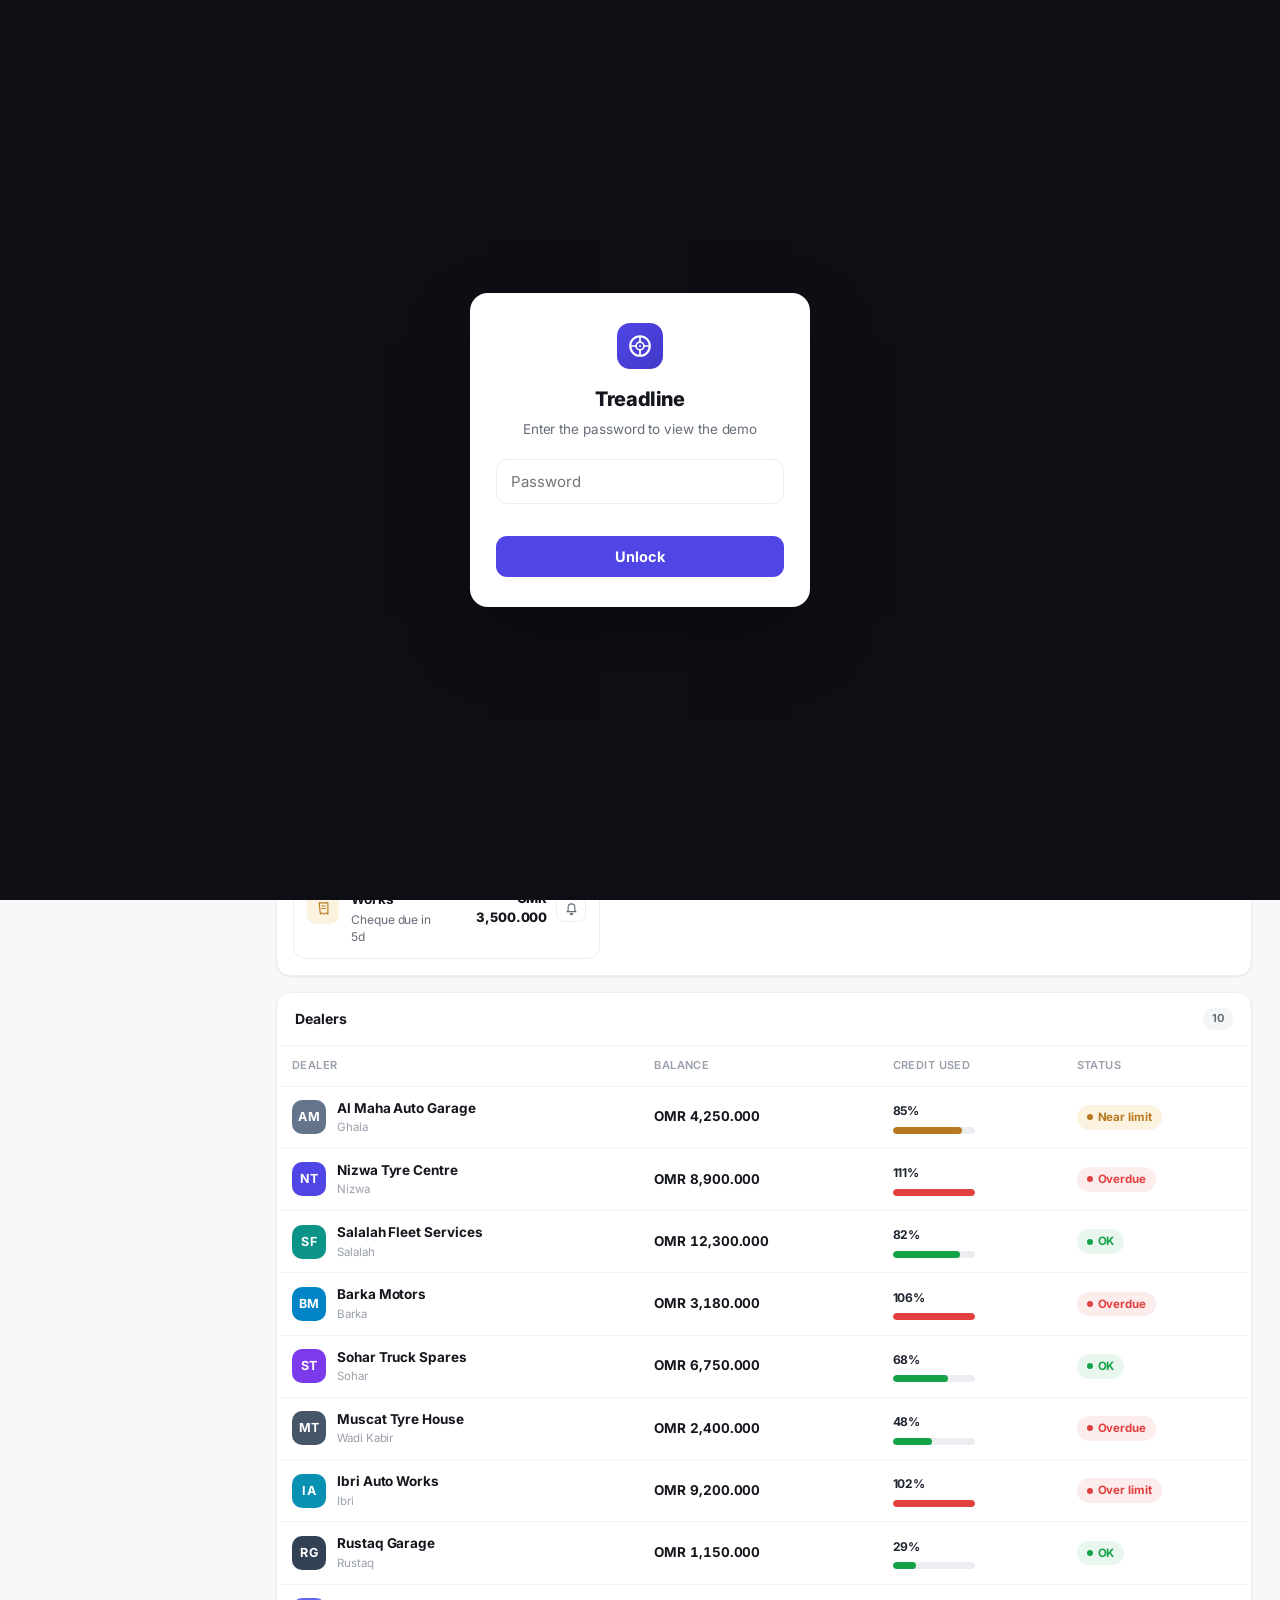
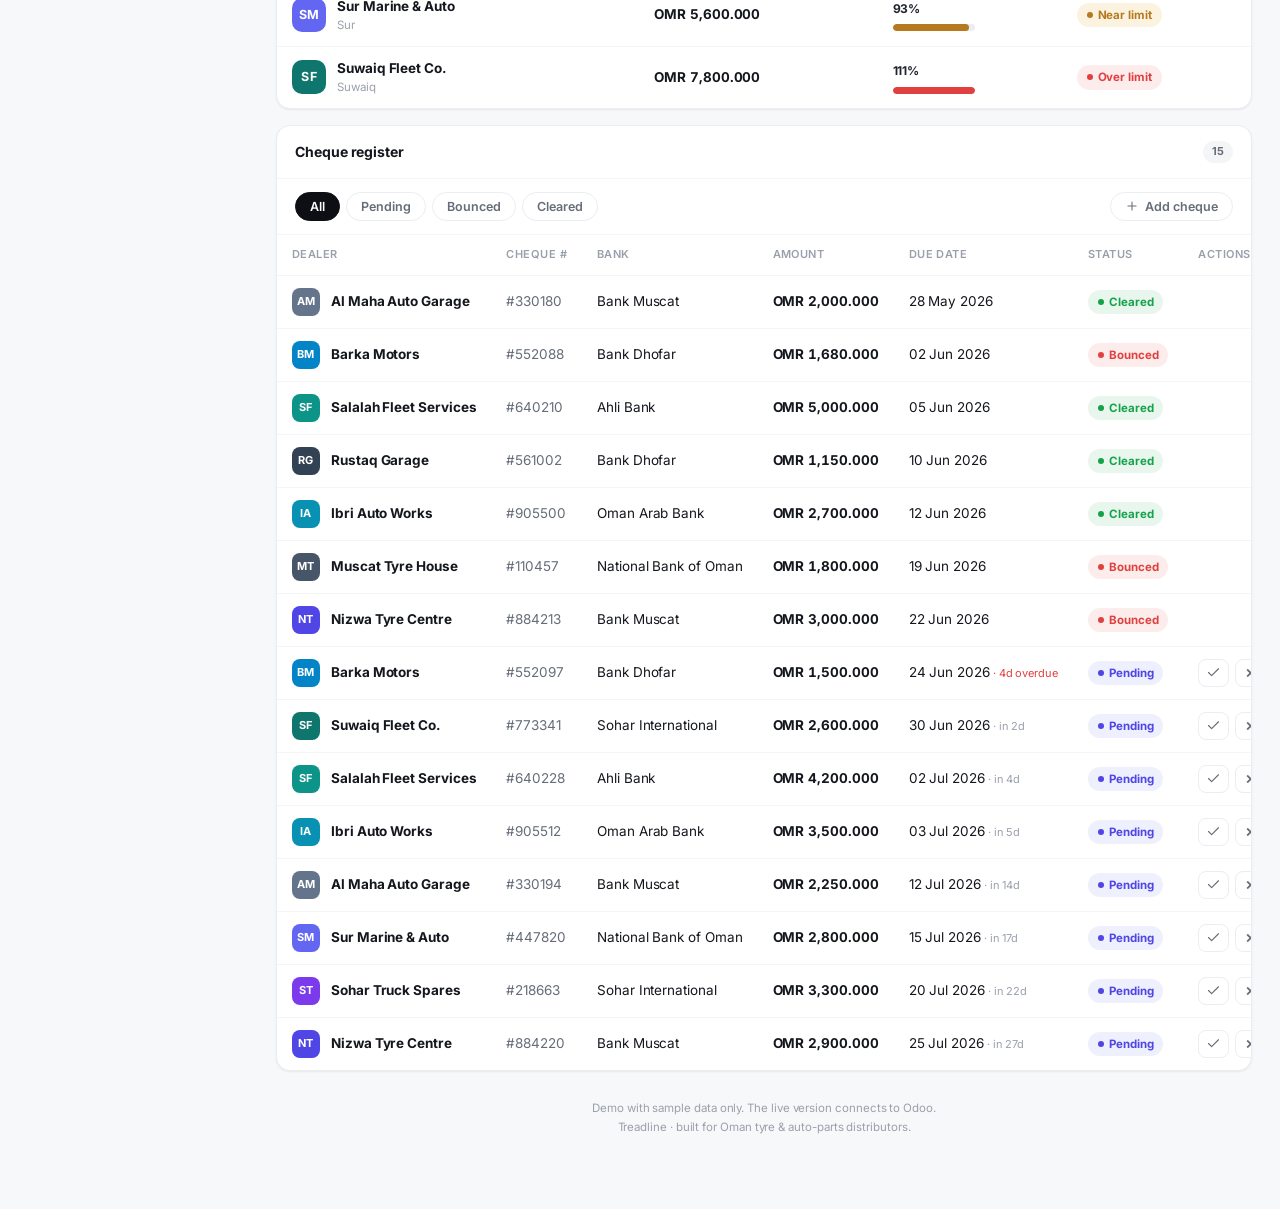
==== treadline-demo.html @ 63dc2bd9 "Dashboard layout: full-width Credit exposure band + Alerts as card grid (out of the cramped right ra" ====
<!doctype html>
<html lang="en" dir="ltr">
<head>
<meta charset="utf-8" />
<meta name="viewport" content="width=device-width, initial-scale=1" />
<title>Treadline — Cheque &amp; Credit Tracker (Demo)</title>
<link rel="preconnect" href="https://fonts.googleapis.com">
<link rel="preconnect" href="https://fonts.gstatic.com" crossorigin>
<link href="https://fonts.googleapis.com/css2?family=Inter:wght@400;500;600;700;800&display=swap" rel="stylesheet">
<style>
  :root{
    --ink:#0d0f14; --ink-2:#1f2430; --txt:#14171d; --muted:#666d79; --faint:#9aa0ab;
    --line:#ecedf1; --line-2:#f4f5f7; --bg:#f7f8fa; --card:#ffffff;
    --brand:#4f46e5; --brand-2:#6366f1; --brand-ink:#4338ca; --brand-bg:#eef0fe;
    --ok:#15a34a; --ok-bg:#e9f6ee; --warn:#b7791f; --warn-bg:#fbf3e0;
    --bad:#e0413f; --bad-bg:#fdecec; --info:#4f46e5; --info-bg:#eef0fe;
    --sh-sm:0 1px 1.5px rgba(16,18,24,.04);
    --sh:0 1px 2px rgba(16,18,24,.04),0 1px 3px rgba(16,18,24,.03);
    --sh-lg:0 18px 48px -16px rgba(16,18,24,.22);
    --r:14px;
  }
  *{box-sizing:border-box}
  html,body{height:100%}
  body{margin:0;background:var(--bg);color:var(--txt);
    font-family:"Inter",-apple-system,BlinkMacSystemFont,"Segoe UI",Roboto,"Noto Sans Arabic",sans-serif;
    -webkit-font-smoothing:antialiased;font-size:14px;line-height:1.45;letter-spacing:-.005em}
  .num{font-variant-numeric:tabular-nums;font-feature-settings:"tnum"}

  /* ---- app shell ---- */
  .app{display:grid;grid-template-columns:248px 1fr;min-height:100vh}
  .side{background:var(--card);border-inline-end:1px solid var(--line);color:var(--muted);display:flex;flex-direction:column;
    padding:20px 14px;position:sticky;top:0;height:100vh}
  .brand{display:flex;align-items:center;gap:11px;padding:6px 8px 22px}
  .brand .mark{width:32px;height:32px;border-radius:9px;background:var(--ink);
    display:grid;place-items:center;color:#fff}
  .brand .nm{font-weight:800;font-size:17px;color:var(--txt);letter-spacing:-.02em}
  .nav{display:flex;flex-direction:column;gap:2px;margin-top:6px}
  .nav a{display:flex;align-items:center;gap:11px;padding:9px 11px;border-radius:9px;color:var(--muted);
    text-decoration:none;font-weight:600;font-size:13.5px;cursor:pointer;transition:.12s}
  .nav a:hover{background:var(--bg);color:var(--txt)}
  .nav a.on{background:var(--brand-bg);color:var(--brand-ink)}
  .nav a.on svg{color:var(--brand)}
  .nav svg{width:18px;height:18px;color:var(--faint)}
  .side .grow{flex:1}
  .side .demo{display:flex;align-items:center;gap:8px;background:var(--warn-bg);border:1px solid #f3e3bf;
    color:var(--warn);border-radius:9px;padding:9px 11px;font-size:11px;font-weight:700;letter-spacing:.03em;text-transform:uppercase}
  .side .who{margin-top:12px;padding:11px;border-radius:9px;background:var(--bg);border:1px solid var(--line);font-size:12px;color:var(--muted);line-height:1.5}
  .side .who b{color:var(--txt);display:block;font-size:13px;font-weight:700}

  /* ---- main ---- */
  .main{min-width:0;display:flex;flex-direction:column}
  .top{display:flex;align-items:center;gap:14px;padding:18px 28px;border-bottom:1px solid var(--line);
    background:rgba(255,255,255,.7);backdrop-filter:saturate(1.5) blur(6px);position:sticky;top:0;z-index:20}
  .top h1{font-size:17px;margin:0;font-weight:800;letter-spacing:-.02em}
  .top .sub{font-size:12.5px;color:var(--muted);margin-top:1px}
  .top .grow{flex:1}
  .top .date{color:var(--muted);font-size:12.5px;font-weight:500}
  .toggle{display:flex;border:1px solid var(--line);border-radius:10px;overflow:hidden;background:#fff;box-shadow:var(--sh-sm)}
  .toggle button{border:0;background:#fff;padding:8px 13px;font-weight:700;cursor:pointer;color:var(--muted);font-size:13px;font-family:inherit}
  .toggle button.on{background:var(--ink);color:#fff}
  .homelink{font-size:12.5px;color:var(--brand-ink);font-weight:700;text-decoration:none;border:1px solid #e2e4fb;background:#f4f5fe;border-radius:10px;padding:8px 12px;white-space:nowrap}
  .content{padding:24px 28px 60px;max-width:1280px;width:100%}

  /* ---- kpis ---- */
  .kpis{display:grid;grid-template-columns:repeat(4,1fr);gap:16px;margin-bottom:18px}
  .kpi{background:var(--card);border:1px solid var(--line);border-radius:var(--r);padding:16px 18px;box-shadow:var(--sh);position:relative;overflow:hidden}
  .kpi .row1{display:flex;align-items:center;gap:8px;padding-inline-end:62px}
  .kpi .ic{width:30px;height:30px;border-radius:9px;display:grid;place-items:center;flex:none}
  .kpi .ic svg{width:16px;height:16px}
  .kpi .label{color:var(--muted);font-size:12.5px;font-weight:600}
  .kpi .val{font-size:21px;font-weight:800;margin-top:11px;letter-spacing:-.03em;white-space:nowrap}
  .kpi .sub{font-size:12px;color:var(--faint);margin-top:3px;font-weight:500}
  .kpi .spark{position:absolute;inset-inline-end:14px;top:16px;opacity:.9}
  .ic.teal{background:var(--brand-bg,#e6f6f5);color:var(--brand-ink)}
  .ic.red{background:var(--bad-bg);color:var(--bad)} .ic.amber{background:var(--warn-bg);color:var(--warn)}
  .ic.blue{background:var(--info-bg);color:var(--info)}
  .kpi.bad .val{color:var(--bad)} .kpi.amber .val{color:var(--warn)}

  /* ---- grid ---- */
  .cols{display:grid;grid-template-columns:1.74fr 1fr;gap:16px;align-items:start}
  .card{background:var(--card);border:1px solid var(--line);border-radius:var(--r);box-shadow:var(--sh);overflow:hidden}
  .ch{display:flex;align-items:center;gap:9px;padding:15px 18px;border-bottom:1px solid var(--line-2)}
  .ch h2{font-size:14px;margin:0;font-weight:700}
  .ch .count{margin-inline-start:auto;font-size:11px;color:var(--muted);font-weight:700;background:var(--line-2);padding:3px 9px;border-radius:999px}

  /* ---- table ---- */
  table{width:100%;border-collapse:collapse}
  th,td{text-align:start;padding:12px 15px;font-size:13.5px;border-bottom:1px solid var(--line-2);white-space:nowrap}
  th{color:var(--faint);font-weight:600;font-size:11px;text-transform:uppercase;letter-spacing:.04em}
  tbody tr{cursor:pointer;transition:background .12s}
  tbody tr:last-child td{border-bottom:0}
  tbody tr:hover{background:#fafbfd}
  td.num{font-weight:700}
  .who2{display:flex;align-items:center;gap:11px}
  .av{width:34px;height:34px;border-radius:10px;display:grid;place-items:center;color:#fff;font-weight:700;font-size:12.5px;flex:none;letter-spacing:.02em}
  .who2 .nm{font-weight:700} .who2 .br{font-size:11.5px;color:var(--faint);margin-top:1px}
  .chip{display:inline-flex;align-items:center;gap:5px;font-size:11.5px;font-weight:700;padding:4px 10px;border-radius:999px;white-space:nowrap}
  .chip::before{content:"";width:6px;height:6px;border-radius:50%;background:currentColor}
  .c-ok{background:var(--ok-bg);color:var(--ok)} .c-warn{background:var(--warn-bg);color:var(--warn)}
  .c-bad{background:var(--bad-bg);color:var(--bad)} .c-info{background:var(--info-bg);color:var(--info)}
  .bar{height:7px;border-radius:999px;background:var(--line);overflow:hidden;margin-top:6px;width:82px}
  .bar>i{display:block;height:100%;border-radius:999px}
  .usage{font-size:12px;font-weight:700;color:var(--ink-2)}

  /* ---- exposure donut ---- */
  .expo{padding:18px;display:flex;align-items:center;gap:18px}
  .donut-wrap{position:relative;flex:none}
  .donut-c{position:absolute;inset:0;display:grid;place-content:center;text-align:center}
  .donut-c .p{font-size:21px;font-weight:800;letter-spacing:-.02em}
  .donut-c .l{font-size:10px;color:var(--muted);font-weight:600;text-transform:uppercase;letter-spacing:.04em}
  .expo .meta{flex:1;display:flex;flex-direction:row;gap:24px;flex-wrap:wrap;align-items:center;justify-content:space-between}
  .expo .mrow{display:flex;flex-direction:column;align-items:flex-start;gap:5px;font-size:13px}
  .expo .mrow .k{color:var(--muted);display:flex;align-items:center;gap:7px}
  .expo .mrow .k i{width:9px;height:9px;border-radius:3px;display:inline-block}
  .expo .mrow b{font-weight:800;font-size:18px;letter-spacing:-.02em}

  /* ---- alerts ---- */
  #alerts{display:grid;grid-template-columns:repeat(auto-fill,minmax(290px,1fr));gap:10px;padding:16px}
  .alert{display:flex;gap:12px;padding:12px 13px;border:1px solid var(--line);border-radius:12px;align-items:center;background:#fff}
  .alert .ab{width:32px;height:32px;border-radius:9px;display:grid;place-items:center;flex:none}
  .alert .ab svg{width:15px;height:15px}
  .alert .t{font-weight:700;font-size:13.5px} .alert .d{color:var(--muted);font-size:12px;margin-top:1px}
  .alert .amt{margin-inline-start:auto;font-weight:800;font-size:13px;text-align:end}

  /* ---- filters ---- */
  .filters{display:flex;gap:6px;padding:13px 18px 13px;border-bottom:1px solid var(--line-2);flex-wrap:wrap}
  .filters button{border:1px solid var(--line);background:#fff;border-radius:999px;padding:6px 14px;font-size:12.5px;font-weight:600;cursor:pointer;color:var(--muted);font-family:inherit;transition:.12s}
  .filters button:hover{border-color:#d7dee8}
  .filters button.on{background:var(--ink);color:#fff;border-color:var(--ink)}

  /* ---- drawer ---- */
  .scrim{position:fixed;inset:0;background:rgba(11,18,32,.5);opacity:0;pointer-events:none;transition:.22s;z-index:40}
  .scrim.show{opacity:1;pointer-events:auto}
  .drawer{position:fixed;top:0;inset-inline-end:0;height:100%;width:430px;max-width:93vw;background:#fff;z-index:50;
    transform:translateX(110%);transition:transform .28s cubic-bezier(.4,0,.2,1);box-shadow:var(--sh-lg);overflow-y:auto}
  [dir=rtl] .drawer{transform:translateX(-110%)}
  .drawer.show{transform:translateX(0)}
  .dh{padding:22px 22px 18px;border-bottom:1px solid var(--line);display:flex;align-items:flex-start;gap:13px}
  .dh .x{margin-inline-start:auto;border:0;background:var(--line-2);border-radius:9px;width:32px;height:32px;cursor:pointer;font-size:15px;color:var(--ink-2);font-family:inherit}
  .dh h3{margin:0 0 4px;font-size:18px;font-weight:800}
  .dh .m{color:var(--muted);font-size:12.5px;display:flex;align-items:center;gap:9px}
  .dsec{padding:16px 22px;border-bottom:1px solid var(--line-2)}
  .dsec .lbl{font-size:11px;color:var(--faint);font-weight:700;text-transform:uppercase;letter-spacing:.04em;margin-bottom:11px}
  .age{display:grid;grid-template-columns:repeat(4,1fr);gap:9px;text-align:center}
  .age .b{background:var(--bg);border:1px solid var(--line);border-radius:11px;padding:11px 4px}
  .age .a-v{font-weight:800;font-size:15px} .age .a-l{font-size:10px;color:var(--muted);margin-top:3px}
  .age .hot{background:var(--bad-bg);border-color:#f6cccc} .age .hot .a-v{color:var(--bad)}
  .minirow{display:flex;justify-content:space-between;gap:10px;padding:10px 0;border-bottom:1px dashed var(--line);font-size:13px;align-items:center}
  .minirow:last-child{border-bottom:0}
  .foot{color:var(--faint);font-size:11.5px;text-align:center;margin-top:28px;line-height:1.7}

  @media(max-width:980px){.cols{grid-template-columns:1fr}.kpis{grid-template-columns:repeat(2,1fr)}}
  @media(max-width:720px){
    .app{grid-template-columns:1fr}
    .side{position:static;height:auto;flex-direction:row;align-items:center;padding:12px 16px;gap:10px}
    .side .nav,.side .grow,.side .who{display:none}
    .side .demo{margin-inline-start:auto}
    .content{padding:18px 16px 50px}.top{padding:14px 16px}
  }
  @media(max-width:640px){
    .top{flex-wrap:wrap;gap:9px}
    table thead{display:none}
    table tbody tr{display:block;border:1px solid var(--line);border-radius:12px;margin:10px 14px;padding:2px 0;box-shadow:var(--sh-sm)}
    table tbody tr td{display:flex;align-items:center;justify-content:space-between;gap:14px;border:0;padding:9px 14px;white-space:normal;text-align:start}
    table tbody tr td::before{content:attr(data-label);color:var(--faint);font-weight:700;font-size:10.5px;text-transform:uppercase;letter-spacing:.03em;flex:none}
    table tbody tr td:first-child{padding:12px 14px 6px}
    table tbody tr td:first-child::before{display:none}
    .bar{width:130px}
    .drawer{width:100%;max-width:100%}
  }
  /* ---- lifecycle: actions, modal, toast ---- */
  .acts{display:flex;gap:6px;justify-content:flex-end}
  .actbtn{border:1px solid var(--line);background:#fff;border-radius:8px;min-width:30px;height:28px;display:inline-grid;place-items:center;cursor:pointer;font-size:13px;font-weight:700;color:var(--muted);font-family:inherit;padding:0 7px;transition:.12s}
  .actbtn svg{width:15px;height:15px}
  .actbtn:hover{border-color:#cfd8e3}
  .actbtn.ok:hover{background:var(--ok-bg);color:var(--ok);border-color:transparent}
  .actbtn.bad:hover{background:var(--bad-bg);color:var(--bad);border-color:transparent}
  .actbtn.info:hover{background:var(--info-bg);color:var(--info);border-color:transparent}
  .addbtn{margin-inline-start:auto;border:0;background:var(--ink);color:#fff;border-radius:9px;padding:7px 13px;font-weight:700;font-size:12.5px;cursor:pointer;font-family:inherit;display:inline-flex;align-items:center;gap:6px}
  .addbtn svg{width:14px;height:14px}
  .blocked{display:flex;align-items:center;gap:10px;background:var(--bad-bg);color:#b91c1c;border:1px solid #f6cccc;border-radius:12px;padding:12px 14px;font-size:12.5px}
  .blocked svg{width:18px;height:18px;flex:none}
  .mscrim{position:fixed;inset:0;background:rgba(11,18,32,.5);opacity:0;pointer-events:none;transition:.2s;z-index:60;display:grid;place-items:center;padding:20px}
  .mscrim.show{opacity:1;pointer-events:auto}
  .modal{background:#fff;border-radius:18px;box-shadow:var(--sh-lg);width:430px;max-width:94vw;max-height:90vh;overflow:auto;transform:translateY(8px) scale(.98);transition:.2s}
  .mscrim.show .modal{transform:none}
  .mh{padding:18px 20px;border-bottom:1px solid var(--line-2);display:flex;align-items:center;gap:10px}
  .mh h3{margin:0;font-size:16px;font-weight:800}
  .mh .x{margin-inline-start:auto;border:0;background:var(--line-2);border-radius:8px;width:30px;height:30px;cursor:pointer;font-family:inherit;color:var(--ink-2);font-size:14px}
  .mb{padding:18px 20px}
  .fld{margin-bottom:13px}
  .fld label{display:block;font-size:12px;font-weight:700;color:var(--muted);margin-bottom:6px}
  .fld input,.fld select{width:100%;border:1px solid var(--line);border-radius:10px;padding:10px 12px;font-size:14px;font-family:inherit;background:#fff;color:var(--txt)}
  .fld input:focus,.fld select:focus{outline:none;border-color:var(--brand);box-shadow:0 0 0 3px rgba(14,165,164,.14)}
  .photo{width:100%;border:1px dashed #cbd5e1;background:var(--bg);border-radius:11px;padding:12px;font-size:12.5px;color:var(--ink-2);cursor:pointer;display:flex;align-items:center;gap:10px;margin-bottom:15px;font-family:inherit;font-weight:600}
  .photo svg{width:18px;height:18px;color:var(--brand-ink);flex:none}
  .mactions{display:flex;gap:9px;margin-top:4px}
  .btn{flex:1;border:0;border-radius:10px;padding:11px;font-weight:700;font-size:13.5px;cursor:pointer;font-family:inherit}
  .btn.primary{background:var(--brand);color:#fff}
  .btn.ghost{background:var(--line-2);color:var(--ink-2)}
  .wa{background:#dff2e2;border-radius:14px;padding:6px}
  .wabar{display:flex;align-items:center;gap:9px;padding:8px 10px;color:#075e54;font-weight:700;font-size:13px}
  .wabar svg{width:18px;height:18px}
  .wabubble{background:#fff;border-radius:12px;padding:12px 14px;margin:2px 4px 6px;font-size:13px;line-height:1.65;box-shadow:0 1px 1px rgba(0,0,0,.07);white-space:pre-line}
  .watime{font-size:10px;color:#9aa7b6;text-align:end;margin-top:6px}
  .toast{position:fixed;inset-block-end:26px;inset-inline:0;margin-inline:auto;width:max-content;max-width:90vw;background:var(--ink);color:#fff;padding:12px 18px;border-radius:12px;font-size:13px;font-weight:600;box-shadow:var(--sh-lg);z-index:70;opacity:0;transform:translateY(10px);transition:.2s;pointer-events:none;display:flex;align-items:center;gap:9px}
  .toast.show{opacity:1;transform:none}
  .toast svg{width:16px;height:16px;flex:none}
</style>
</head>
<body>
<script>
(function(){try{if(localStorage.getItem("tl_ok")==="1")return;}catch(e){}
var H="923f691f3e24dfee676c1313c5346ff91bba58e737f2fe0d4b9c5a41af5e43c0",d=document;
function mk(t,s,x){var n=d.createElement(t);if(s)n.setAttribute("style",s);if(x!=null)n.textContent=x;return n;}
var ov=mk("div","position:fixed;inset:0;z-index:99999;background:#0d0f14;display:flex;align-items:center;justify-content:center;font-family:Inter,-apple-system,BlinkMacSystemFont,'Segoe UI',Roboto,'Noto Sans Arabic',sans-serif;padding:20px");
var c=mk("div","background:#fff;border-radius:18px;padding:30px 26px;width:340px;max-width:92vw;box-shadow:0 30px 70px -20px rgba(0,0,0,.5);text-align:center");
var lg=mk("div","width:46px;height:46px;border-radius:13px;background:linear-gradient(135deg,#4f46e5,#4338ca);margin:0 auto 16px;display:flex;align-items:center;justify-content:center");(function(){var N2="http://www.w3.org/2000/svg";function s(t,a){var n=d.createElementNS(N2,t);for(var k in a)n.setAttribute(k,a[k]);return n;}var g=s("svg",{viewBox:"0 0 24 24",fill:"none",width:"26",height:"26"});[["circle",{cx:12,cy:12,r:9,stroke:"#fff","stroke-width":"2"}],["circle",{cx:12,cy:12,r:3.6,stroke:"#fff","stroke-width":"1.6"}],["circle",{cx:12,cy:12,r:1,fill:"#fff"}],["path",{d:"M12 3.4V8.2M12 15.8V20.6M3.4 12H8.2M15.8 12H20.6",stroke:"#fff","stroke-width":"1.6","stroke-linecap":"round"}]].forEach(function(e){g.appendChild(s(e[0],e[1]));});lg.appendChild(g);})();
var h=mk("div","font-weight:800;font-size:20px;letter-spacing:-.02em;color:#14171d","Treadline");
var sub=mk("div","color:#666d79;font-size:13.5px;margin:6px 0 20px","Enter the password to view the demo");
var inp=mk("input","width:100%;border:1px solid #ecedf1;border-radius:11px;padding:12px 14px;font-size:15px;font-family:inherit;outline:none;box-sizing:border-box");inp.type="password";inp.placeholder="Password";inp.setAttribute("aria-label","Password");
var err=mk("div","color:#e0413f;font-size:12.5px;height:16px;margin:9px 0 3px;font-weight:600","");
var btn=mk("button","width:100%;border:0;border-radius:11px;padding:12px;background:#4f46e5;color:#fff;font-weight:700;font-size:14.5px;cursor:pointer;font-family:inherit;margin-top:4px","Unlock");btn.type="button";
function ok(){try{localStorage.setItem("tl_ok","1");}catch(e){}ov.remove();}
async function go(){try{var b=await crypto.subtle.digest("SHA-256",new TextEncoder().encode(inp.value));var x=Array.from(new Uint8Array(b)).map(function(z){return z.toString(16).padStart(2,"0");}).join("");if(x===H)ok();else{err.textContent="Wrong password";inp.value="";inp.focus();}}catch(e){err.textContent="Wrong password";}}
btn.addEventListener("click",go);inp.addEventListener("keydown",function(e){if(e.key==="Enter")go();});
c.appendChild(lg);c.appendChild(h);c.appendChild(sub);c.appendChild(inp);c.appendChild(err);c.appendChild(btn);ov.appendChild(c);
(d.body||d.documentElement).appendChild(ov);setTimeout(function(){inp.focus();},60);
})();
</script>
<div class="app">
  <!-- sidebar -->
  <aside class="side">
    <div class="brand"><span class="mark" id="brandMark"></span><span class="nm">Treadline</span></div>
    <nav class="nav" id="nav"></nav>
    <div class="grow"></div>
    <div class="demo" id="demoTag"></div>
    <div class="who" id="whoBox"></div>
  </aside>

  <!-- main -->
  <div class="main">
    <div class="top">
      <div>
        <h1 id="pageTitle"></h1>
        <div class="sub" id="pageSub"></div>
      </div>
      <div class="grow"></div>
      <a class="homelink" href="index.html" id="homeLink"></a>
      <span class="date" id="dateLbl"></span>
      <div class="toggle">
        <button id="enBtn" class="on" onclick="setLang('en')">EN</button>
        <button id="arBtn" onclick="setLang('ar')">ع</button>
      </div>
    </div>

    <div class="content">
      <div class="kpis" id="kpis"></div>

      <div class="card" id="exposureCard" style="margin-bottom:16px">
        <div class="ch"><h2 data-i18n="exposure"></h2></div>
        <div class="expo" id="expo"></div>
      </div>

      <div class="card" id="alertsCard" style="margin-bottom:16px">
        <div class="ch"><h2 data-i18n="alerts"></h2><span class="count" id="alertCount"></span></div>
        <div id="alerts"></div>
      </div>

      <div class="card" id="dealersCard">
        <div class="ch"><h2 data-i18n="dealers"></h2><span class="count" id="dealerCount"></span></div>
        <div style="overflow-x:auto">
          <table id="dealerTable"><thead><tr>
            <th data-i18n="dealer"></th><th data-i18n="balance"></th>
            <th data-i18n="usage"></th><th data-i18n="status"></th>
          </tr></thead><tbody></tbody></table>
        </div>
      </div>

      <div class="card" id="chequesCard" style="margin-top:16px">
        <div class="ch"><h2 data-i18n="register"></h2><span class="count" id="chqCount"></span></div>
        <div class="filters" id="filters"></div>
        <div style="overflow-x:auto">
          <table id="chqTable"><thead><tr>
            <th data-i18n="dealer"></th><th data-i18n="chequeNo"></th><th data-i18n="bank"></th>
            <th data-i18n="amount"></th><th data-i18n="due"></th><th data-i18n="status"></th><th data-i18n="actions"></th>
          </tr></thead><tbody></tbody></table>
        </div>
      </div>

      <p class="foot" id="foot"></p>
    </div>
  </div>
</div>

<div class="scrim" id="scrim" onclick="closeDrawer()"></div>
<aside class="drawer" id="drawer"></aside>
<div class="mscrim" id="mscrim" onclick="if(event.target===this)closeModal()"><div class="modal" id="modal"></div></div>
<div class="toast" id="toast"></div>

<script>
const NS="http://www.w3.org/2000/svg";
function el(tag,attrs,kids){
  const n=document.createElement(tag);
  if(attrs) for(const k in attrs){const v=attrs[k];if(v==null)continue;
    if(k==="class")n.className=v; else if(k==="text")n.textContent=v; else if(k==="style")n.setAttribute("style",v);
    else if(k.slice(0,2)==="on"&&typeof v==="function")n.addEventListener(k.slice(2),v); else n.setAttribute(k,v);}
  if(kids!=null)(Array.isArray(kids)?kids:[kids]).forEach(c=>{if(c==null||c===false)return;
    n.appendChild(typeof c==="object"?c:document.createTextNode(String(c)));});
  return n;
}
function sv(tag,attrs,kids){
  const n=document.createElementNS(NS,tag);
  if(attrs)for(const k in attrs){if(attrs[k]!=null)n.setAttribute(k,attrs[k]);}
  if(kids!=null)(Array.isArray(kids)?kids:[kids]).forEach(c=>{if(c)n.appendChild(c);});
  return n;
}
function clear(node){while(node.firstChild)node.removeChild(node.firstChild);}
function icon(name,cls){
  const P={
    dashboard:["M3 3h7v7H3zM14 3h7v7h-7zM14 14h7v7h-7zM3 14h7v7H3z"],
    dealers:["M9 11a3.5 3.5 0 100-7 3.5 3.5 0 000 7zM3 21a6 6 0 0112 0","M16 4a3.5 3.5 0 010 7M21 21a6 6 0 00-5-5.9"],
    cheque:["M5 3h14v18l-3-2-3 2-3-2-3 2zM9 8h6M9 12h6"],
    alert:["M12 22a2 2 0 002-2h-4a2 2 0 002 2z","M19 17H5l1.6-2V10a5.4 5.4 0 0110.8 0v5z"],
    wallet:["M3 7h16a2 2 0 012 2v8a2 2 0 01-2 2H5a2 2 0 01-2-2zM3 7V6a2 2 0 012-2h11","M17 13h.01"],
    warn:["M12 9v4M12 17h.01","M10.3 4.3 2.6 18a2 2 0 001.7 3h15.4a2 2 0 001.7-3L13.7 4.3a2 2 0 00-3.4 0z"],
    x:["M18 6 6 18M6 6l12 12"],
    check:["M20 6 9 17l-5-5"],
    camera:["M3 9a2 2 0 012-2h2l1.5-2h7L18 7h1a2 2 0 012 2v8a2 2 0 01-2 2H5a2 2 0 01-2-2z","M12 17a3.2 3.2 0 100-6.4 3.2 3.2 0 000 6.4z"],
    plus:["M12 5v14M5 12h14"],
    wa:["M21 11.5a8.5 8.5 0 01-12.6 7.5L3 21l2-5.4A8.5 8.5 0 1121 11.5z"],
    edit:["M12 20h9","M16.5 3.5a2.1 2.1 0 013 3L7 19l-4 1 1-4z"]
  };
  const g=sv("svg",{viewBox:"0 0 24 24",fill:"none",stroke:"currentColor","stroke-width":"1.8","stroke-linecap":"round","stroke-linejoin":"round"});
  (P[name]||[]).forEach(d=>g.appendChild(sv("path",{d})));
  if(cls)g.setAttribute("class",cls);
  return g;
}
function spark(vals,color){
  const w=64,h=24,mn=Math.min(...vals),mx=Math.max(...vals),rg=(mx-mn)||1;
  const pts=vals.map((v,i)=>[(i/(vals.length-1))*w, h-3-((v-mn)/rg)*(h-6)]);
  const d="M"+pts.map(p=>p[0].toFixed(1)+" "+p[1].toFixed(1)).join(" L");
  const area=d+` L${w} ${h} L0 ${h} Z`;
  const id="g"+color.replace(/\W/g,"");
  return sv("svg",{class:"spark",width:w,height:h,viewBox:`0 0 ${w} ${h}`},[
    sv("defs",null,[sv("linearGradient",{id,x1:"0",y1:"0",x2:"0",y2:"1"},[
      sv("stop",{offset:"0",["stop-color"]:color,["stop-opacity"]:".22"}),
      sv("stop",{offset:"1",["stop-color"]:color,["stop-opacity"]:"0"})])]),
    sv("path",{d:area,fill:`url(#${id})`}),
    sv("path",{d,fill:"none",stroke:color,["stroke-width"]:"2",["stroke-linecap"]:"round",["stroke-linejoin"]:"round"})
  ]);
}

const TODAY=new Date(2026,5,28);
const dealers=[
  {id:1, en:"Al Maha Auto Garage", ar:"كراج المها للسيارات", brEn:"Ghala", brAr:"غلا", bal:4250.000, lim:5000},
  {id:2, en:"Nizwa Tyre Centre", ar:"مركز نزوى للإطارات", brEn:"Nizwa", brAr:"نزوى", bal:8900.000, lim:8000},
  {id:3, en:"Salalah Fleet Services", ar:"خدمات أسطول صلالة", brEn:"Salalah", brAr:"صلالة", bal:12300.000, lim:15000},
  {id:4, en:"Barka Motors", ar:"بركاء موتورز", brEn:"Barka", brAr:"بركاء", bal:3180.000, lim:3000},
  {id:5, en:"Sohar Truck Spares", ar:"صحار لقطع الشاحنات", brEn:"Sohar", brAr:"صحار", bal:6750.000, lim:10000},
  {id:6, en:"Muscat Tyre House", ar:"بيت مسقط للإطارات", brEn:"Wadi Kabir", brAr:"وادي كبير", bal:2400.000, lim:5000},
  {id:7, en:"Ibri Auto Works", ar:"عبري لأعمال السيارات", brEn:"Ibri", brAr:"عبري", bal:9200.000, lim:9000},
  {id:8, en:"Rustaq Garage", ar:"كراج الرستاق", brEn:"Rustaq", brAr:"الرستاق", bal:1150.000, lim:4000},
  {id:9, en:"Sur Marine & Auto", ar:"صور للبحرية والسيارات", brEn:"Sur", brAr:"صور", bal:5600.000, lim:6000},
  {id:10,en:"Suwaiq Fleet Co.", ar:"شركة أسطول السويق", brEn:"Suwaiq", brAr:"السويق", bal:7800.000, lim:7000},
];
const avColors=["#64748b","#4f46e5","#0d9488","#0284c7","#7c3aed","#475569","#0891b2","#334155","#6366f1","#0f766e"];
const banks={bm:{en:"Bank Muscat",ar:"بنك مسقط"},nbo:{en:"National Bank of Oman",ar:"البنك الوطني العماني"},
  bd:{en:"Bank Dhofar",ar:"بنك ظفار"},si:{en:"Sohar International",ar:"صحار الدولي"},
  ab:{en:"Ahli Bank",ar:"البنك الأهلي"},oab:{en:"Oman Arab Bank",ar:"بنك عُمان العربي"}};
const cheques=[
  {dealer:2,no:"884213",bank:"bm",amt:3000.000,due:"2026-06-22",st:"bounced"},
  {dealer:6,no:"110457",bank:"nbo",amt:1800.000,due:"2026-06-19",st:"bounced"},
  {dealer:4,no:"552097",bank:"bd",amt:1500.000,due:"2026-06-24",st:"pending"},
  {dealer:10,no:"773341",bank:"si",amt:2600.000,due:"2026-06-30",st:"pending"},
  {dealer:3,no:"640228",bank:"ab",amt:4200.000,due:"2026-07-02",st:"pending"},
  {dealer:7,no:"905512",bank:"oab",amt:3500.000,due:"2026-07-03",st:"pending"},
  {dealer:1,no:"330194",bank:"bm",amt:2250.000,due:"2026-07-12",st:"pending"},
  {dealer:9,no:"447820",bank:"nbo",amt:2800.000,due:"2026-07-15",st:"pending"},
  {dealer:5,no:"218663",bank:"si",amt:3300.000,due:"2026-07-20",st:"pending"},
  {dealer:2,no:"884220",bank:"bm",amt:2900.000,due:"2026-07-25",st:"pending"},
  {dealer:8,no:"561002",bank:"bd",amt:1150.000,due:"2026-06-10",st:"cleared"},
  {dealer:3,no:"640210",bank:"ab",amt:5000.000,due:"2026-06-05",st:"cleared"},
  {dealer:1,no:"330180",bank:"bm",amt:2000.000,due:"2026-05-28",st:"cleared"},
  {dealer:7,no:"905500",bank:"oab",amt:2700.000,due:"2026-06-12",st:"cleared"},
  {dealer:4,no:"552088",bank:"bd",amt:1680.000,due:"2026-06-02",st:"bounced"},
];

const TXT={
 en:{demo:"Demo · sample data", date:"Sunday, 28 Jun 2026", title:"Cheque & Credit", sub:"Gulf Tyre Co. · tyre dealers", home:"↗ All demos",
  whoT:"Gulf Tyre Co.", whoS:"Tyre & auto-parts distributor · Oman",
  nDash:"Dashboard", nDealers:"Dealers", nCheques:"Cheques", nAlerts:"Alerts",
  dealers:"Dealers", dealer:"Dealer", branch:"Branch", balance:"Balance", usage:"Credit used",
  status:"Status", alerts:"Alerts", register:"Cheque register", chequeNo:"Cheque #", bank:"Bank",
  amount:"Amount", due:"Due date", exposure:"Credit exposure", used:"Used", available:"Available", ofLimit:"of limit",
  kReceiv:"Total receivables", kReceivSub:"across {n} dealers",
  kOver:"At-risk accounts", kOverSub:"{n} over limit / overdue",
  kDue:"Cheques due · 7 days", kBounced:"Bounced this month", kBouncedSub:"needs follow-up",
  ok:"OK", near:"Near limit", over:"Over limit", overdue:"Overdue",
  pending:"Pending", cleared:"Cleared", bounced:"Bounced",
  all:"All", aOver:"Over credit limit", aBounced:"Cheque bounced · #", aDue:"Cheque due in {n}d",
  ledger:"Open cheques", ageing:"Ageing of open cheques", current:"Current", d30:"1–30d", d60:"31–60d", d90:"60d+",
  creditLimit:"Credit limit", outstanding:"Outstanding", dueIn:"in {n}d", dueAgo:"{n}d overdue",
  actions:"", addCheque:"Add cheque", add:"Add", cancel:"Cancel", snap:"Scan a photo of the cheque (demo)",
  clear:"Mark cleared", bounce:"Mark bounced", remind:"Send reminder",
  fDealer:"Dealer", fBank:"Bank", fNo:"Cheque #", fAmount:"Amount (OMR)", fDue:"Due date",
  blockedT:"Credit blocked", blockedM:"Settle the overdue / bounced cheque before any new orders.",
  remTitle:"Payment reminder", remSend:"Send via WhatsApp",
  tCleared:"Cheque marked as cleared", tBounced:"Cheque bounced — dealer credit blocked", tAdded:"Cheque added to register", tSent:"Reminder sent (demo)",
  override:"Override", overrideT:"Override cheque status", overrideNote:"Manual override — use when the bank record differs from the system (e.g. a cheque cleared but still shows bounced).", overrode:"Status set to",
  overrideHold:"Override credit hold", holdOverridden:"Credit hold overridden", holdRestored:"Credit hold restored", holdOverriddenT:"Credit hold overridden", holdOverriddenM:"Manually approved by you — this dealer is treated as in good standing.", undo:"Undo override",
  remMsg:"🔔 Treadline reminder\n\nDear {dealer},\nYour cheque #{no} ({bank}) for {amt} is due on {date}.\nPlease ensure funds are available to clear it.\n\n— Gulf Tyre Co.",
  footA:"Demo with sample data only. The live version connects to Odoo.",
  footB:"Treadline · built for Oman tyre & auto-parts distributors."},
 ar:{demo:"عرض تجريبي · بيانات", date:"الأحد، ٢٨ يونيو ٢٠٢٦", title:"الشيكات والائتمان", sub:"شركة الخليج للإطارات · وكلاء الإطارات", home:"↗ كل العروض",
  whoT:"شركة الخليج للإطارات", whoS:"موزّع إطارات وقطع غيار · عُمان",
  nDash:"الرئيسية", nDealers:"الوكلاء", nCheques:"الشيكات", nAlerts:"التنبيهات",
  dealers:"الوكلاء", dealer:"الوكيل", branch:"الفرع", balance:"الرصيد", usage:"الائتمان المستخدم",
  status:"الحالة", alerts:"التنبيهات", register:"سجل الشيكات", chequeNo:"رقم الشيك", bank:"البنك",
  amount:"المبلغ", due:"تاريخ الاستحقاق", exposure:"الانكشاف الائتماني", used:"المستخدم", available:"المتاح", ofLimit:"من الحد",
  kReceiv:"إجمالي الذمم المدينة", kReceivSub:"عبر {n} وكيلاً",
  kOver:"حسابات معرّضة للخطر", kOverSub:"{n} تجاوز/متأخر",
  kDue:"شيكات مستحقة · ٧ أيام", kBounced:"شيكات مرتجعة هذا الشهر", kBouncedSub:"تحتاج متابعة",
  ok:"منتظم", near:"قريب من الحد", over:"تجاوز الحد", overdue:"متأخر",
  pending:"قيد الانتظار", cleared:"تم الصرف", bounced:"مرتجع",
  all:"الكل", aOver:"تجاوز حد الائتمان", aBounced:"شيك مرتجع · رقم ", aDue:"شيك مستحق خلال {n} يوم",
  ledger:"الشيكات المفتوحة", ageing:"أعمار الشيكات المفتوحة", current:"جاري", d30:"١–٣٠ يوم", d60:"٣١–٦٠ يوم", d90:"٦٠+ يوم",
  creditLimit:"حد الائتمان", outstanding:"المستحق", dueIn:"خلال {n} يوم", dueAgo:"متأخر {n} يوم",
  actions:"", addCheque:"إضافة شيك", add:"إضافة", cancel:"إلغاء", snap:"مسح صورة الشيك (تجريبي)",
  clear:"تعليم كمصروف", bounce:"تعليم كمرتجع", remind:"إرسال تذكير",
  fDealer:"الوكيل", fBank:"البنك", fNo:"رقم الشيك", fAmount:"المبلغ (ر.ع)", fDue:"تاريخ الاستحقاق",
  blockedT:"الائتمان محظور", blockedM:"سوِّ الشيك المتأخر/المرتجع قبل أي طلبات جديدة.",
  remTitle:"تذكير بالسداد", remSend:"إرسال عبر واتساب",
  tCleared:"تم تعليم الشيك كمصروف", tBounced:"شيك مرتجع — تم حظر ائتمان الوكيل", tAdded:"تمت إضافة الشيك", tSent:"تم إرسال التذكير (تجريبي)",
  override:"تجاوز", overrideT:"تجاوز حالة الشيك", overrideNote:"تجاوز يدوي — استخدمه عندما يختلف سجل البنك عن النظام (مثلاً شيك تم صرفه لكنه لا يزال يظهر مرتجعاً).", overrode:"تم ضبط الحالة إلى",
  overrideHold:"تجاوز إيقاف الائتمان", holdOverridden:"تم تجاوز إيقاف الائتمان", holdRestored:"تمت استعادة الإيقاف", holdOverriddenT:"تم تجاوز إيقاف الائتمان", holdOverriddenM:"تمت الموافقة يدوياً من قِبلك — يُعامَل هذا الوكيل كوضع جيد.", undo:"تراجع عن التجاوز",
  remMsg:"🔔 تذكير Treadline\n\nعزيزي {dealer},\nشيكك رقم {no} ({bank}) بقيمة {amt} يستحق بتاريخ {date}.\nيرجى توفير الرصيد لصرفه.\n\n— شركة الخليج للإطارات",
  footA:"عرض تجريبي ببيانات افتراضية فقط. النسخة الحية تتصل بنظام Odoo.",
  footB:"Treadline · مصمم لموزعي الإطارات وقطع الغيار في عُمان."}
};
let lang="en", filter="all", curDealer=null;
const t=(k)=>TXT[lang][k]||k;
const fmt=(n)=>"OMR "+n.toLocaleString(lang==="ar"?"ar-OM":"en-US",{minimumFractionDigits:3,maximumFractionDigits:3});
const fmt0=(n)=>n.toLocaleString(lang==="ar"?"ar-OM":"en-US",{maximumFractionDigits:0});
const days=(d)=>Math.round((new Date(d)-TODAY)/86400000);
const dl=(id)=>dealers.find(x=>x.id===id);
const dn=(id)=>dl(id)[lang];
const initials=(d)=>d.en.split(" ").slice(0,2).map(w=>w[0]).join("").toUpperCase();
function fmtDate(s){return new Date(s).toLocaleDateString(lang==="ar"?"ar-OM":"en-GB",{day:"2-digit",month:"short",year:"numeric"});}
function dealerStatus(d){
  if(d.creditOverride) return "override";
  const od=cheques.some(c=>c.dealer===d.id&&(c.st==="bounced"||(c.st==="pending"&&days(c.due)<0)));
  const u=d.bal/d.lim; if(od)return "overdue"; if(u>1)return "over"; if(u>=0.85)return "near"; return "ok";
}
const stChip={ok:"chip c-ok",near:"chip c-warn",over:"chip c-bad",overdue:"chip c-bad",override:"chip c-info"};
const chqChip={pending:"chip c-info",cleared:"chip c-ok",bounced:"chip c-bad"};

function render(){
  document.documentElement.lang=lang;
  document.documentElement.dir=lang==="ar"?"rtl":"ltr";
  document.getElementById("enBtn").classList.toggle("on",lang==="en");
  document.getElementById("arBtn").classList.toggle("on",lang==="ar");
  document.querySelectorAll("[data-i18n]").forEach(n=>n.textContent=t(n.dataset.i18n));

  // brand + chrome
  const bm=document.getElementById("brandMark"); clear(bm); bm.appendChild(sv("svg",{viewBox:"0 0 24 24",fill:"none",width:"18",height:"18"},[sv("circle",{cx:12,cy:12,r:9,stroke:"#fff","stroke-width":"2"}),sv("circle",{cx:12,cy:12,r:3.6,stroke:"#fff","stroke-width":"1.6"}),sv("circle",{cx:12,cy:12,r:1,fill:"#fff"}),sv("path",{d:"M12 3.4V8.2M12 15.8V20.6M3.4 12H8.2M15.8 12H20.6",stroke:"#fff","stroke-width":"1.6","stroke-linecap":"round"})]));
  document.getElementById("pageTitle").textContent=t("title");
  document.getElementById("pageSub").textContent=t("sub");
  document.getElementById("dateLbl").textContent=t("date");
  document.getElementById("homeLink").textContent=t("home");
  const dt=document.getElementById("demoTag"); clear(dt); dt.appendChild(icon("warn")); dt.firstChild.style.width="14px"; dt.firstChild.style.height="14px"; dt.appendChild(document.createTextNode(t("demo")));
  const who=document.getElementById("whoBox"); clear(who); who.appendChild(el("b",{text:t("whoT")})); who.appendChild(document.createTextNode(t("whoS")));

  // nav
  const nav=document.getElementById("nav"); clear(nav);
  [["dashboard","nDash","content",true],["dealers","nDealers","dealersCard"],["cheque","nCheques","chequesCard"],["alert","nAlerts","alertsCard"]]
    .forEach(([ic,key,target,on])=>{
      const a=el("a",{class:on?"on":"",onclick:()=>{document.getElementById(target).scrollIntoView({behavior:"smooth",block:"start"});}},[icon(ic),el("span",{text:t(key)})]);
      nav.appendChild(a);
    });

  // KPIs
  const totalRec=dealers.reduce((s,x)=>s+x.bal,0);
  const atRisk=dealers.filter(x=>["over","overdue"].includes(dealerStatus(x))).length;
  const dueSoon=cheques.filter(c=>c.st==="pending"&&days(c.due)>=0&&days(c.due)<=7);
  const bounced=cheques.filter(c=>c.st==="bounced");
  const kpi=(icn,icc,cls,label,val,sub,sk,skc)=>el("div",{class:"kpi "+cls},[
    spark(sk,skc),
    el("div",{class:"row1"},[el("div",{class:"ic "+icc},icon(icn)),el("div",{class:"label",text:label})]),
    el("div",{class:"val",text:val}), el("div",{class:"sub",text:sub})]);
  const kbox=document.getElementById("kpis"); clear(kbox);
  kbox.appendChild(kpi("wallet","teal","",t("kReceiv"),fmt(totalRec),t("kReceivSub").replace("{n}",fmt0(dealers.length)),[52,54,53,57,59,58,61.5],"#4f46e5"));
  kbox.appendChild(kpi("dealers","red","bad",t("kOver"),fmt0(atRisk),t("kOverSub").replace("{n}",fmt0(atRisk)),[2,3,3,4,4,5,5],"#e0413f"));
  kbox.appendChild(kpi("cheque","amber","amber",t("kDue"),fmt0(dueSoon.length),fmt(dueSoon.reduce((s,c)=>s+c.amt,0)),[1,2,2,1,3,2,3],"#b7791f"));
  kbox.appendChild(kpi("alert","red","bad",t("kBounced"),fmt0(bounced.length),t("kBouncedSub"),[0,1,1,2,1,2,3],"#e0413f"));

  // dealers
  document.getElementById("dealerCount").textContent=fmt0(dealers.length);
  const db=document.querySelector("#dealerTable tbody"); clear(db);
  dealers.forEach(d=>{
    const st=dealerStatus(d),u=d.bal/d.lim,pct=Math.round(u*100);
    const col=u>1?"var(--bad)":u>=.85?"var(--warn)":"var(--ok)";
    db.appendChild(el("tr",{onclick:()=>openDealer(d.id)},[
      el("td",{},[el("div",{class:"who2"},[
        el("div",{class:"av",style:"background:"+avColors[(d.id-1)%avColors.length],text:initials(d)}),
        el("div",{},[el("div",{class:"nm",text:d[lang]}),el("div",{class:"br",text:lang==="ar"?d.brAr:d.brEn})])
      ])]),
      el("td",{"data-label":t("balance"),class:"num",text:fmt(d.bal)}),
      el("td",{"data-label":t("usage")},[el("span",{class:"usage",text:pct+"%"}),el("div",{class:"bar"},[el("i",{style:`width:${Math.min(u,1)*100}%;background:${col}`})])]),
      el("td",{"data-label":t("status")},[el("span",{class:stChip[st],text:t(st)})])
    ]));
  });

  // exposure donut
  const totLim=dealers.reduce((s,x)=>s+x.lim,0);
  const usedPct=Math.round(totalRec/totLim*100);
  const R=52,C=2*Math.PI*R, dash=Math.min(usedPct/100,1)*C;
  const expo=document.getElementById("expo"); clear(expo);
  const donut=el("div",{class:"donut-wrap",style:"width:132px;height:132px"},[
    sv("svg",{width:"132",height:"132",viewBox:"0 0 132 132"},[
      sv("circle",{cx:"66",cy:"66",r:R,fill:"none",stroke:"#eaebf0","stroke-width":"14"}),
      sv("circle",{cx:"66",cy:"66",r:R,fill:"none",stroke:"#4f46e5","stroke-width":"14","stroke-linecap":"round",
        "stroke-dasharray":`${dash} ${C}`,transform:"rotate(-90 66 66)"})
    ]),
    el("div",{class:"donut-c"},[el("div",{class:"p",text:usedPct+"%"}),el("div",{class:"l",text:t("ofLimit")})])
  ]);
  const meta=el("div",{class:"meta"},[
    el("div",{class:"mrow"},[el("span",{class:"k"},[el("i",{style:"background:#4f46e5"}),document.createTextNode(t("used"))]),el("b",{text:fmt(totalRec)})]),
    el("div",{class:"mrow"},[el("span",{class:"k"},[el("i",{style:"background:#eaebf0"}),document.createTextNode(t("available"))]),el("b",{text:fmt(Math.max(totLim-totalRec,0))})]),
    el("div",{class:"mrow"},[el("span",{class:"k",text:t("creditLimit")}),el("b",{text:fmt(totLim)})])
  ]);
  expo.appendChild(donut); expo.appendChild(meta);

  // alerts
  const al=[];
  bounced.forEach(c=>al.push({ic:"alert",cc:"red",t:dn(c.dealer),d:t("aBounced")+c.no,amt:fmt(c.amt),chq:c}));
  dealers.filter(x=>x.bal/x.lim>1 && !x.creditOverride).forEach(x=>al.push({ic:"warn",cc:"red",t:x[lang],d:t("aOver"),amt:fmt(x.bal-x.lim)}));
  dueSoon.slice().sort((a,b)=>days(a.due)-days(b.due)).forEach(c=>al.push({ic:"cheque",cc:"amber",t:dn(c.dealer),d:t("aDue").replace("{n}",fmt0(days(c.due))),amt:fmt(c.amt),chq:c}));
  document.getElementById("alertCount").textContent=fmt0(al.length);
  const ab=document.getElementById("alerts"); clear(ab);
  al.forEach(a=>{
    const right=el("div",{style:"margin-inline-start:auto;display:flex;align-items:center;gap:9px"},[el("span",{class:"amt",style:"margin:0",text:a.amt})]);
    if(a.chq) right.appendChild(el("button",{class:"actbtn info",title:t("remind"),onclick:()=>openReminder(a.chq)},[icon("alert")]));
    ab.appendChild(el("div",{class:"alert"},[el("div",{class:"ab ic "+a.cc},icon(a.ic)),el("div",{},[el("div",{class:"t",text:a.t}),el("div",{class:"d",text:a.d})]),right]));
  });

  // filters + cheques
  const fb=document.getElementById("filters"); clear(fb);
  ["all","pending","bounced","cleared"].forEach(f=>fb.appendChild(el("button",{class:f===filter?"on":"",onclick:()=>setFilter(f),text:t(f)})));
  fb.appendChild(el("button",{class:"addbtn",onclick:openAddCheque},[icon("plus"),el("span",{text:t("addCheque")})]));
  const rows=cheques.filter(c=>filter==="all"||c.st===filter).slice().sort((a,b)=>new Date(a.due)-new Date(b.due));
  document.getElementById("chqCount").textContent=fmt0(rows.length);
  const cb=document.querySelector("#chqTable tbody"); clear(cb);
  rows.forEach(c=>{
    const dd=days(c.due); const dueCell=el("td",{"data-label":t("due")},[document.createTextNode(fmtDate(c.due))]);
    if(c.st==="pending") dueCell.appendChild(el("span",{style:`font-size:11px;color:${dd<0?"var(--bad)":"var(--faint)"}`,text:" · "+(dd<0?t("dueAgo").replace("{n}",fmt0(Math.abs(dd))):t("dueIn").replace("{n}",fmt0(dd)))}));
    const acts=el("div",{class:"acts"});
    if(c.st==="pending"){
      acts.appendChild(el("button",{class:"actbtn ok",title:t("clear"),onclick:(e)=>{e.stopPropagation();markCheque(c,"cleared");}},[icon("check")]));
      acts.appendChild(el("button",{class:"actbtn bad",title:t("bounce"),text:"✕",onclick:(e)=>{e.stopPropagation();markCheque(c,"bounced");}}));
      acts.appendChild(el("button",{class:"actbtn info",title:t("remind"),onclick:(e)=>{e.stopPropagation();openReminder(c);}},[icon("alert")]));
    } else if(c.st==="bounced"){
      acts.appendChild(el("button",{class:"actbtn info",title:t("remind"),onclick:(e)=>{e.stopPropagation();openReminder(c);}},[icon("alert")]));
    }
    acts.appendChild(el("button",{class:"actbtn",title:t("overrideT"),onclick:(e)=>{e.stopPropagation();openOverride(c);}},[icon("edit")]));
    cb.appendChild(el("tr",{onclick:()=>openDealer(c.dealer)},[
      el("td",{},[el("div",{class:"who2"},[el("div",{class:"av",style:"width:28px;height:28px;border-radius:8px;font-size:11px;background:"+avColors[(c.dealer-1)%avColors.length],text:initials(dl(c.dealer))}),el("span",{class:"nm",text:dn(c.dealer)})])]),
      el("td",{"data-label":t("chequeNo"),style:"color:var(--muted)",text:"#"+c.no}),
      el("td",{"data-label":t("bank"),text:banks[c.bank][lang]}),
      el("td",{"data-label":t("amount"),class:"num",text:fmt(c.amt)}),
      dueCell,
      el("td",{"data-label":t("status")},[el("span",{class:chqChip[c.st],text:t(c.st)})]),
      el("td",{},[acts])
    ]));
  });

  // foot
  const f=document.getElementById("foot"); clear(f);
  f.appendChild(document.createTextNode(t("footA"))); f.appendChild(document.createElement("br")); f.appendChild(document.createTextNode(t("footB")));
}
function setLang(l){lang=l;render();}
function setFilter(f){filter=f;render();}

function openDealer(id){
  curDealer=id;
  const d=dl(id);
  const open=cheques.filter(c=>c.dealer===id&&c.st!=="cleared");
  const age={cur:0,b30:0,b60:0,b90:0};
  open.forEach(c=>{const dd=days(c.due); if(dd>=0)age.cur+=c.amt; else if(dd>=-30)age.b30+=c.amt; else if(dd>=-60)age.b60+=c.amt; else age.b90+=c.amt;});
  const st=dealerStatus(d);
  const dr=document.getElementById("drawer"); clear(dr);
  dr.appendChild(el("div",{class:"dh"},[
    el("div",{class:"av",style:"width:46px;height:46px;border-radius:13px;font-size:16px;background:"+avColors[(d.id-1)%avColors.length],text:initials(d)}),
    el("div",{},[el("h3",{text:d[lang]}),el("div",{class:"m"},[(lang==="ar"?d.brAr:d.brEn)+" · ",el("span",{class:stChip[st],text:t(st)})])]),
    el("button",{class:"x",text:"✕",onclick:closeDrawer})
  ]));
  if(st==="over"||st==="overdue") dr.appendChild(el("div",{class:"dsec"},[el("div",{class:"blocked"},[icon("warn"),el("div",{style:"flex:1"},[el("b",{text:t("blockedT")}),el("div",{style:"margin-top:3px;color:#b91c1c",text:t("blockedM")}),el("button",{class:"btn ghost",style:"margin-top:11px;width:100%",onclick:()=>toggleHold(d),text:t("overrideHold")})])])]));
  else if(d.creditOverride) dr.appendChild(el("div",{class:"dsec"},[el("div",{class:"blocked",style:"background:var(--info-bg);border-color:#dfe1fb;color:var(--brand-ink)"},[icon("check"),el("div",{style:"flex:1"},[el("b",{text:t("holdOverriddenT")}),el("div",{style:"margin-top:3px",text:t("holdOverriddenM")}),el("button",{class:"btn ghost",style:"margin-top:11px;width:100%",onclick:()=>toggleHold(d),text:t("undo")})])])]));
  dr.appendChild(el("div",{class:"dsec"},[
    el("div",{class:"minirow"},[el("span",{style:"color:var(--muted)",text:t("outstanding")}),el("b",{class:"num",text:fmt(d.bal)})]),
    el("div",{class:"minirow"},[el("span",{style:"color:var(--muted)",text:t("creditLimit")}),el("b",{class:"num",text:fmt(d.lim)})])
  ]));
  dr.appendChild(el("div",{class:"dsec"},[el("div",{class:"lbl",text:t("ageing")}),
    el("div",{class:"age"},[
      el("div",{class:"b"},[el("div",{class:"a-v num",text:fmt0(age.cur)}),el("div",{class:"a-l",text:t("current")})]),
      el("div",{class:"b"+(age.b30?" hot":"")},[el("div",{class:"a-v num",text:fmt0(age.b30)}),el("div",{class:"a-l",text:t("d30")})]),
      el("div",{class:"b"+(age.b60?" hot":"")},[el("div",{class:"a-v num",text:fmt0(age.b60)}),el("div",{class:"a-l",text:t("d60")})]),
      el("div",{class:"b"+(age.b90?" hot":"")},[el("div",{class:"a-v num",text:fmt0(age.b90)}),el("div",{class:"a-l",text:t("d90")})])
    ])]));
  const led=el("div",{class:"dsec"},[el("div",{class:"lbl",text:t("ledger")})]);
  if(open.length) open.forEach(c=>{
    const dd=days(c.due);
    const tag=c.st==="bounced"?el("span",{class:"chip c-bad",text:t("bounced")}):dd<0?el("span",{class:"chip c-bad",text:t("dueAgo").replace("{n}",fmt0(Math.abs(dd)))}):el("span",{class:"chip c-info",text:t("dueIn").replace("{n}",fmt0(dd))});
    const right=[el("b",{class:"num",text:fmt(c.amt)}),tag];
    if(c.st==="pending"){
      right.push(el("button",{class:"actbtn ok",title:t("clear"),onclick:()=>markCheque(c,"cleared")},[icon("check")]));
      right.push(el("button",{class:"actbtn bad",title:t("bounce"),text:"✕",onclick:()=>markCheque(c,"bounced")}));
    }
    right.push(el("button",{class:"actbtn",title:t("overrideT"),onclick:()=>openOverride(c)},[icon("edit")]));
    led.appendChild(el("div",{class:"minirow"},[el("span",{text:"#"+c.no+" · "+banks[c.bank][lang]}),el("span",{style:"display:flex;gap:7px;align-items:center;flex-wrap:wrap;justify-content:flex-end"},right)]));
  }); else led.appendChild(el("div",{style:"color:var(--muted);font-size:13px",text:"—"}));
  dr.appendChild(led);
  dr.classList.add("show"); document.getElementById("scrim").classList.add("show");
}
function closeDrawer(){document.getElementById("drawer").classList.remove("show");document.getElementById("scrim").classList.remove("show");}

// ---- lifecycle actions ----
function openModal(node){const m=document.getElementById("modal");clear(m);m.appendChild(node);document.getElementById("mscrim").classList.add("show");}
function closeModal(){document.getElementById("mscrim").classList.remove("show");}
let toastT;
function toast(msg,kind){const tn=document.getElementById("toast");clear(tn);const ic=icon(kind==="bad"?"warn":"check");tn.appendChild(ic);tn.appendChild(document.createTextNode(msg));tn.classList.add("show");clearTimeout(toastT);toastT=setTimeout(()=>tn.classList.remove("show"),2800);}
function refreshAfter(){if(document.getElementById("drawer").classList.contains("show")&&curDealer!=null)openDealer(curDealer);}
function setCheque(c,status,override){c.st=status;if(override)c.overridden=true;render();refreshAfter();}
function markCheque(c,status){setCheque(c,status);toast(status==="bounced"?t("tBounced"):t("tCleared"),status==="bounced"?"bad":"ok");}
function openOverride(c){
  const opt=(st)=>el("button",{class:"btn "+(st===c.st?"primary":"ghost"),onclick:()=>{setCheque(c,st,true);closeModal();toast(t("overrode")+" "+t(st));},text:t(st)});
  openModal(el("div",{},[
    el("div",{class:"mh"},[el("h3",{text:t("overrideT")}),el("button",{class:"x",text:"✕",onclick:closeModal})]),
    el("div",{class:"mb"},[
      el("div",{style:"font-weight:700;font-size:14px",text:"#"+c.no+" · "+banks[c.bank][lang]}),
      el("div",{style:"color:var(--muted);font-size:12.5px;margin:3px 0 13px",text:dn(c.dealer)+" · "+fmt(c.amt)}),
      el("div",{style:"background:var(--warn-bg);border:1px solid #f3e3bf;color:var(--warn);border-radius:11px;padding:11px 13px;font-size:12.5px;margin-bottom:14px",text:t("overrideNote")}),
      el("div",{class:"mactions"},[opt("pending"),opt("cleared"),opt("bounced")])
    ])
  ]));
}
function toggleHold(d){d.creditOverride=!d.creditOverride;render();refreshAfter();toast(d.creditOverride?t("holdOverridden"):t("holdRestored"));}
function field(label,input){return el("div",{class:"fld"},[el("label",{text:label}),input]);}
function openAddCheque(){
  const selDealer=el("select",{},dealers.map(d=>el("option",{value:String(d.id),text:d[lang]})));
  const selBank=el("select",{},Object.keys(banks).map(k=>el("option",{value:k,text:banks[k][lang]})));
  const inNo=el("input",{type:"text",placeholder:"778451"});
  const inAmt=el("input",{type:"number",step:"0.001",placeholder:"2500.000"});
  const inDue=el("input",{type:"date",value:"2026-07-15"});
  const photo=el("button",{class:"photo",onclick:()=>{
    inNo.value="9"+Math.floor(10000+Math.random()*89999);
    inAmt.value=(Math.floor(15+Math.random()*46)*100).toFixed(3);
    inDue.value="2026-0"+(7+Math.floor(Math.random()*2))+"-"+String(5+Math.floor(Math.random()*20)).padStart(2,"0");
    selDealer.selectedIndex=Math.floor(Math.random()*dealers.length);
    selBank.selectedIndex=Math.floor(Math.random()*Object.keys(banks).length);
  }},[icon("camera"),el("span",{text:t("snap")})]);
  const submit=el("button",{class:"btn primary",text:t("add"),onclick:()=>{
    if(!inAmt.value||!inDue.value)return;
    cheques.push({dealer:Number(selDealer.value),no:inNo.value||("9"+Math.floor(10000+Math.random()*89999)),bank:selBank.value,amt:parseFloat(inAmt.value),due:inDue.value,st:"pending"});
    closeModal();render();toast(t("tAdded"),"ok");
  }});
  openModal(el("div",{},[
    el("div",{class:"mh"},[el("h3",{text:t("addCheque")}),el("button",{class:"x",text:"✕",onclick:closeModal})]),
    el("div",{class:"mb"},[photo,field(t("fDealer"),selDealer),field(t("fBank"),selBank),field(t("fNo"),inNo),field(t("fAmount"),inAmt),field(t("fDue"),inDue),
      el("div",{class:"mactions"},[el("button",{class:"btn ghost",text:t("cancel"),onclick:closeModal}),submit])])
  ]));
}
function openReminder(c){
  const d=dl(c.dealer);
  const msg=t("remMsg").replace("{dealer}",d[lang]).replace("{no}",c.no).replace("{bank}",banks[c.bank][lang]).replace("{amt}",fmt(c.amt)).replace("{date}",fmtDate(c.due));
  openModal(el("div",{},[
    el("div",{class:"mh"},[el("h3",{text:t("remTitle")}),el("button",{class:"x",text:"✕",onclick:closeModal})]),
    el("div",{class:"mb"},[
      el("div",{class:"wa"},[
        el("div",{class:"wabar"},[icon("wa"),el("span",{text:d[lang]})]),
        el("div",{class:"wabubble"},[document.createTextNode(msg),el("div",{class:"watime",text:"09:24"})])
      ]),
      el("div",{class:"mactions",style:"margin-top:15px"},[el("button",{class:"btn ghost",text:t("cancel"),onclick:closeModal}),el("button",{class:"btn primary",text:t("remSend"),onclick:()=>{closeModal();toast(t("tSent"),"ok");}})])
    ])
  ]));
}
render();
</script>
</body>
</html>
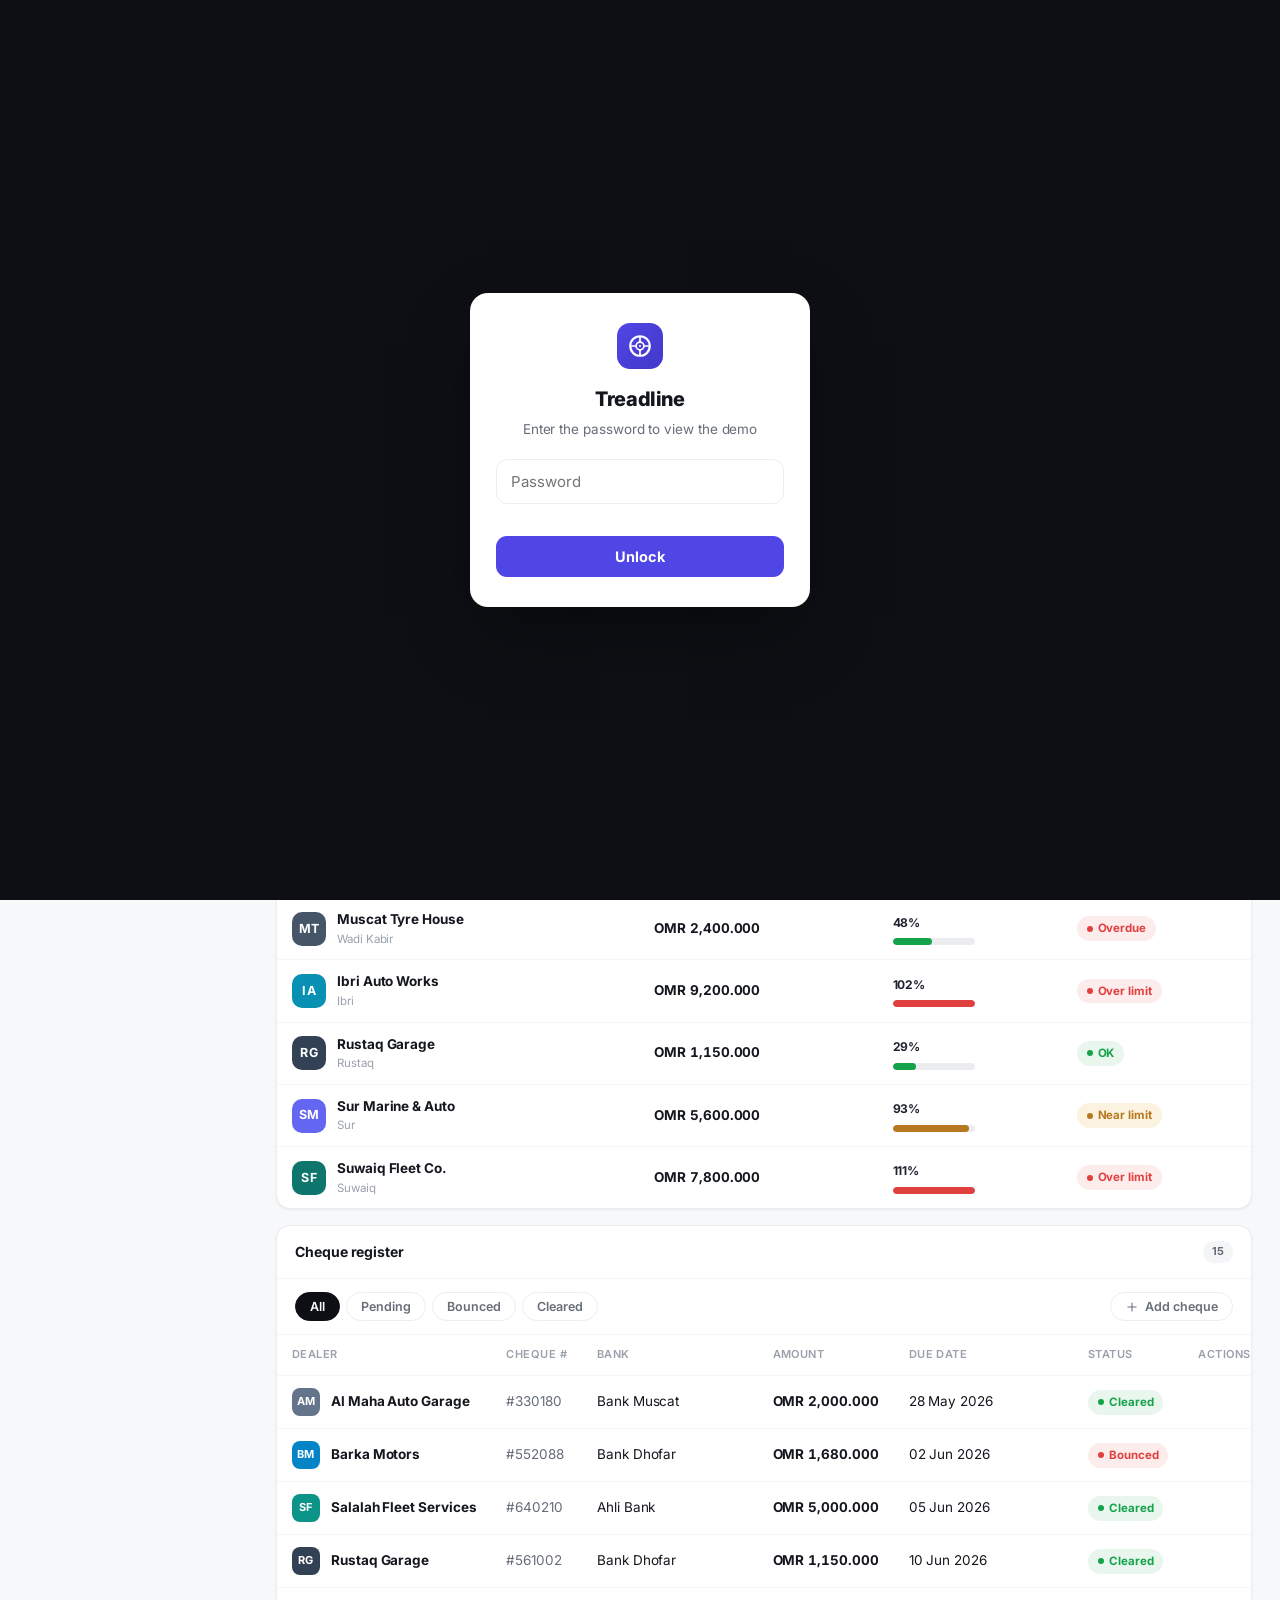
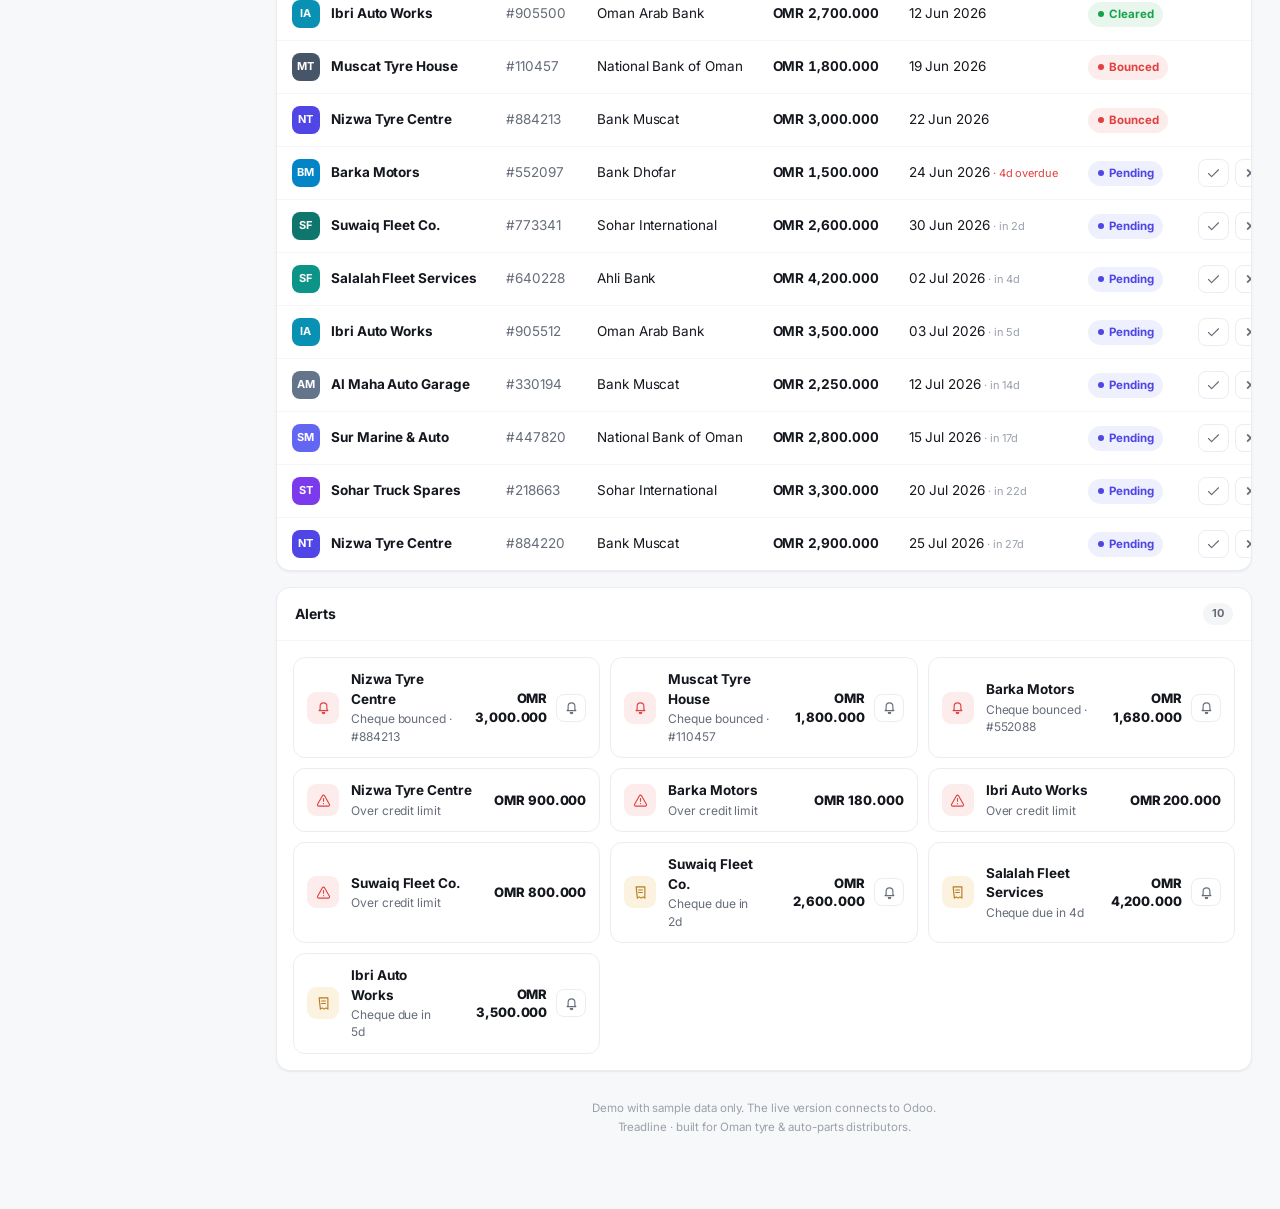
==== commit fccef8fa: "Dashboard: fill Credit-exposure with Exposure-by-status breakdown; move Alerts to last" ====
--- a/treadline-demo.html
+++ b/treadline-demo.html
@@ -103,16 +103,24 @@
   .usage{font-size:12px;font-weight:700;color:var(--ink-2)}
 
   /* ---- exposure donut ---- */
-  .expo{padding:18px;display:flex;align-items:center;gap:18px}
+  .expo{padding:18px 20px;display:flex;align-items:center;gap:28px;flex-wrap:wrap}
   .donut-wrap{position:relative;flex:none}
   .donut-c{position:absolute;inset:0;display:grid;place-content:center;text-align:center}
   .donut-c .p{font-size:21px;font-weight:800;letter-spacing:-.02em}
   .donut-c .l{font-size:10px;color:var(--muted);font-weight:600;text-transform:uppercase;letter-spacing:.04em}
-  .expo .meta{flex:1;display:flex;flex-direction:row;gap:24px;flex-wrap:wrap;align-items:center;justify-content:space-between}
-  .expo .mrow{display:flex;flex-direction:column;align-items:flex-start;gap:5px;font-size:13px}
+  .expo .meta{flex:none;min-width:180px;display:flex;flex-direction:column;gap:11px}
+  .expo .mrow{display:flex;justify-content:space-between;align-items:center;gap:18px;font-size:13px}
   .expo .mrow .k{color:var(--muted);display:flex;align-items:center;gap:7px}
   .expo .mrow .k i{width:9px;height:9px;border-radius:3px;display:inline-block}
-  .expo .mrow b{font-weight:800;font-size:18px;letter-spacing:-.02em}
+  .expo .mrow b{font-weight:800;font-size:15px}
+  .expo .brk{flex:1;min-width:260px;border-inline-start:1px solid var(--line-2);padding-inline-start:26px}
+  .brk .bhead{font-size:11px;color:var(--faint);font-weight:700;text-transform:uppercase;letter-spacing:.04em;margin-bottom:12px}
+  .brk .sbar{display:flex;height:12px;border-radius:6px;overflow:hidden;background:var(--line-2)}
+  .brk .sbar>span{display:block;height:100%}
+  .brk .blegend{display:flex;flex-direction:column;gap:9px;margin-top:14px}
+  .brk .blrow{display:flex;align-items:center;gap:9px;font-size:12.5px;color:var(--ink-2)}
+  .brk .blrow i{width:9px;height:9px;border-radius:3px;flex:none}
+  .brk .blrow .amt{margin-inline-start:auto;font-weight:800;font-variant-numeric:tabular-nums}
 
   /* ---- alerts ---- */
   #alerts{display:grid;grid-template-columns:repeat(auto-fill,minmax(290px,1fr));gap:10px;padding:16px}
@@ -159,6 +167,8 @@
   }
   @media(max-width:640px){
     .top{flex-wrap:wrap;gap:9px}
+    .expo{gap:18px}
+    .expo .brk{border-inline-start:0;padding-inline-start:0;border-top:1px solid var(--line-2);padding-top:14px;width:100%;min-width:0}
     table thead{display:none}
     table tbody tr{display:block;border:1px solid var(--line);border-radius:12px;margin:10px 14px;padding:2px 0;box-shadow:var(--sh-sm)}
     table tbody tr td{display:flex;align-items:center;justify-content:space-between;gap:14px;border:0;padding:9px 14px;white-space:normal;text-align:start}
@@ -262,11 +272,6 @@
         <div class="expo" id="expo"></div>
       </div>
 
-      <div class="card" id="alertsCard" style="margin-bottom:16px">
-        <div class="ch"><h2 data-i18n="alerts"></h2><span class="count" id="alertCount"></span></div>
-        <div id="alerts"></div>
-      </div>
-
       <div class="card" id="dealersCard">
         <div class="ch"><h2 data-i18n="dealers"></h2><span class="count" id="dealerCount"></span></div>
         <div style="overflow-x:auto">
@@ -288,6 +293,10 @@
         </div>
       </div>
 
+      <div class="card" id="alertsCard" style="margin-top:16px">
+        <div class="ch"><h2 data-i18n="alerts"></h2><span class="count" id="alertCount"></span></div>
+        <div id="alerts"></div>
+      </div>
       <p class="foot" id="foot"></p>
     </div>
   </div>
@@ -392,7 +401,7 @@
   nDash:"Dashboard", nDealers:"Dealers", nCheques:"Cheques", nAlerts:"Alerts",
   dealers:"Dealers", dealer:"Dealer", branch:"Branch", balance:"Balance", usage:"Credit used",
   status:"Status", alerts:"Alerts", register:"Cheque register", chequeNo:"Cheque #", bank:"Bank",
-  amount:"Amount", due:"Due date", exposure:"Credit exposure", used:"Used", available:"Available", ofLimit:"of limit",
+  amount:"Amount", due:"Due date", exposure:"Credit exposure", used:"Used", available:"Available", ofLimit:"of limit", byStatus:"Exposure by status", bHealthy:"Healthy", bWatch:"Near limit", bRisk:"At risk",
   kReceiv:"Total receivables", kReceivSub:"across {n} dealers",
   kOver:"At-risk accounts", kOverSub:"{n} over limit / overdue",
   kDue:"Cheques due · 7 days", kBounced:"Bounced this month", kBouncedSub:"needs follow-up",
@@ -417,7 +426,7 @@
   nDash:"الرئيسية", nDealers:"الوكلاء", nCheques:"الشيكات", nAlerts:"التنبيهات",
   dealers:"الوكلاء", dealer:"الوكيل", branch:"الفرع", balance:"الرصيد", usage:"الائتمان المستخدم",
   status:"الحالة", alerts:"التنبيهات", register:"سجل الشيكات", chequeNo:"رقم الشيك", bank:"البنك",
-  amount:"المبلغ", due:"تاريخ الاستحقاق", exposure:"الانكشاف الائتماني", used:"المستخدم", available:"المتاح", ofLimit:"من الحد",
+  amount:"المبلغ", due:"تاريخ الاستحقاق", exposure:"الانكشاف الائتماني", used:"المستخدم", available:"المتاح", ofLimit:"من الحد", byStatus:"الانكشاف حسب الحالة", bHealthy:"جيد", bWatch:"قريب من الحد", bRisk:"معرّض للخطر",
   kReceiv:"إجمالي الذمم المدينة", kReceivSub:"عبر {n} وكيلاً",
   kOver:"حسابات معرّضة للخطر", kOverSub:"{n} تجاوز/متأخر",
   kDue:"شيكات مستحقة · ٧ أيام", kBounced:"شيكات مرتجعة هذا الشهر", kBouncedSub:"تحتاج متابعة",
@@ -529,7 +538,18 @@
     el("div",{class:"mrow"},[el("span",{class:"k"},[el("i",{style:"background:#eaebf0"}),document.createTextNode(t("available"))]),el("b",{text:fmt(Math.max(totLim-totalRec,0))})]),
     el("div",{class:"mrow"},[el("span",{class:"k",text:t("creditLimit")}),el("b",{text:fmt(totLim)})])
   ]);
-  expo.appendChild(donut); expo.appendChild(meta);
+  const stOf=(x)=>dealerStatus(x);
+  const healthy=dealers.filter(x=>["ok","override"].includes(stOf(x))).reduce((s,x)=>s+x.bal,0);
+  const watch=dealers.filter(x=>stOf(x)==="near").reduce((s,x)=>s+x.bal,0);
+  const risk=dealers.filter(x=>["over","overdue"].includes(stOf(x))).reduce((s,x)=>s+x.bal,0);
+  const tot=totalRec||1;
+  const blrow=(c,lab,v)=>el("div",{class:"blrow"},[el("i",{style:"background:"+c}),document.createTextNode(lab),el("span",{class:"amt",text:fmt(v)})]);
+  const brk=el("div",{class:"brk"},[
+    el("div",{class:"bhead",text:t("byStatus")}),
+    el("div",{class:"sbar"},[el("span",{style:"width:"+(healthy/tot*100)+"%;background:#15a34a"}),el("span",{style:"width:"+(watch/tot*100)+"%;background:#d9a441"}),el("span",{style:"width:"+(risk/tot*100)+"%;background:#e0413f"})]),
+    el("div",{class:"blegend"},[blrow("#15a34a",t("bHealthy"),healthy),blrow("#d9a441",t("bWatch"),watch),blrow("#e0413f",t("bRisk"),risk)])
+  ]);
+  expo.appendChild(donut); expo.appendChild(meta); expo.appendChild(brk);
 
   // alerts
   const al=[];
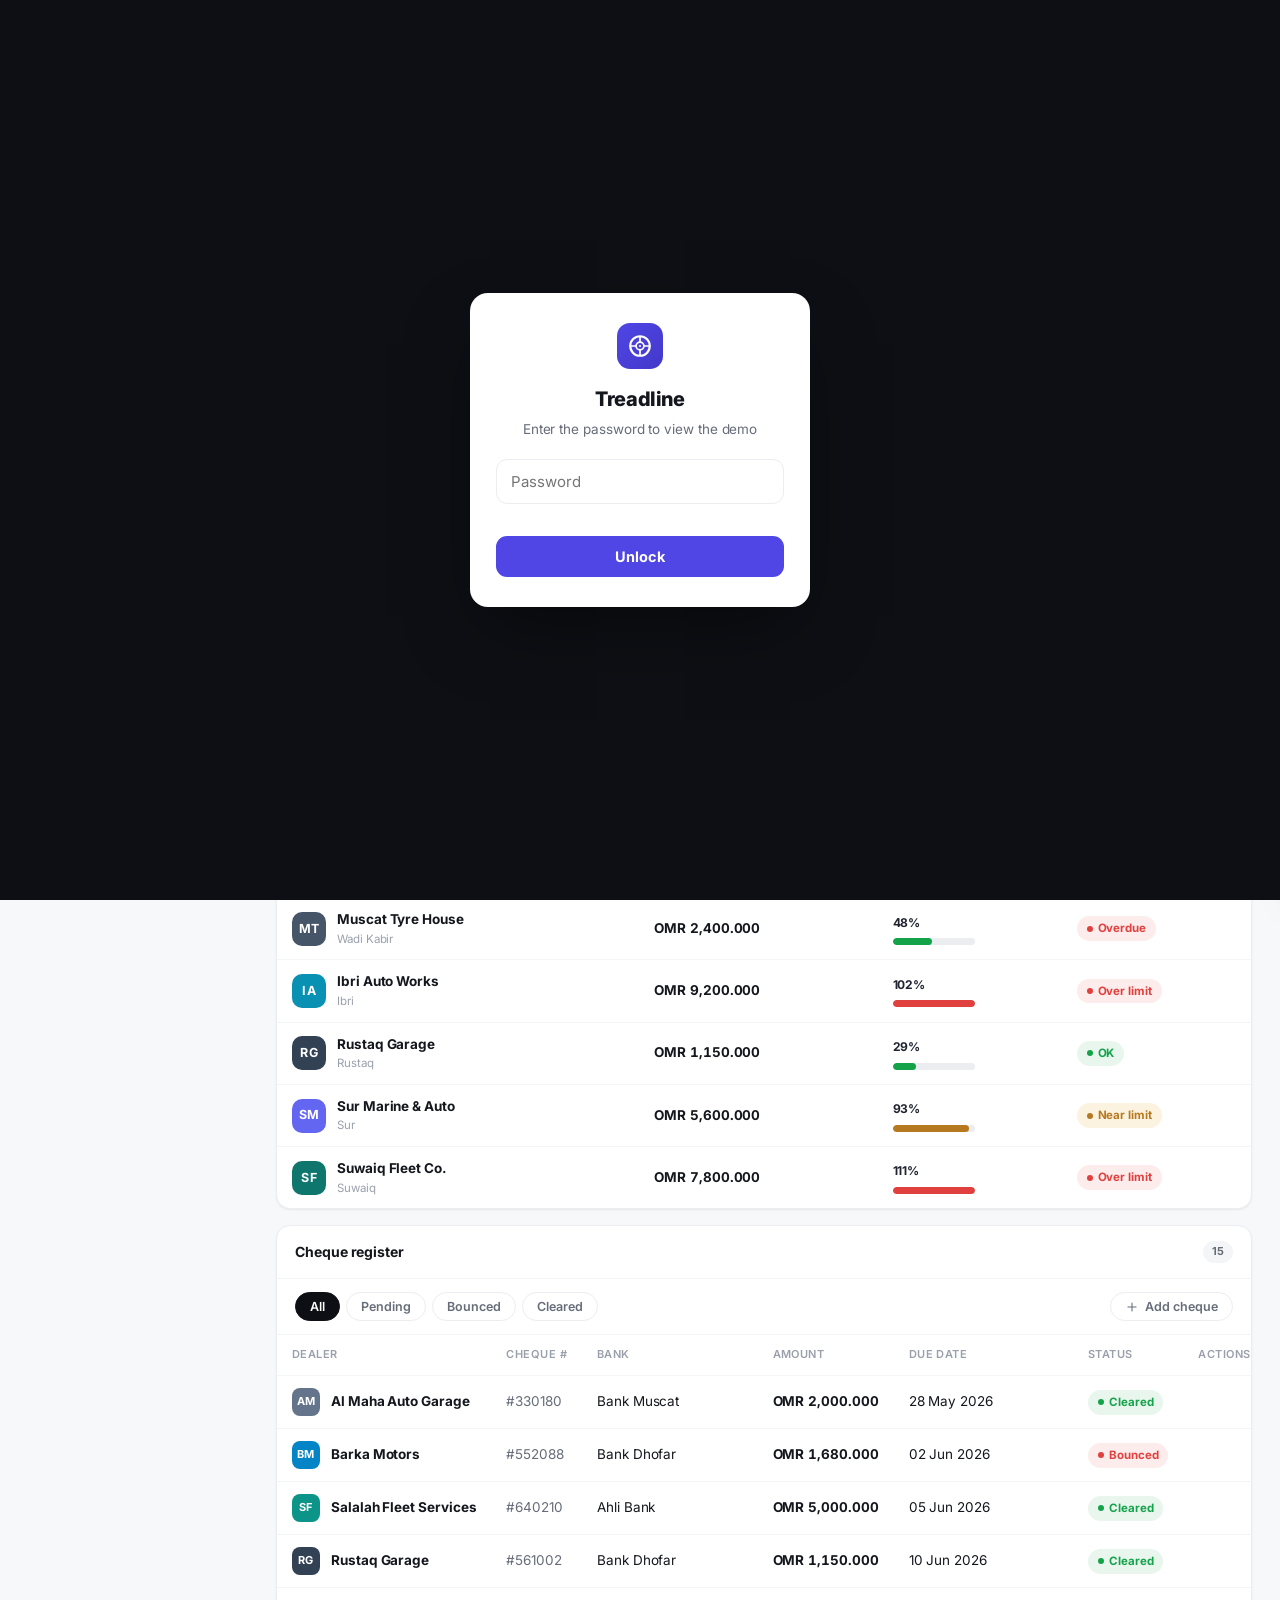
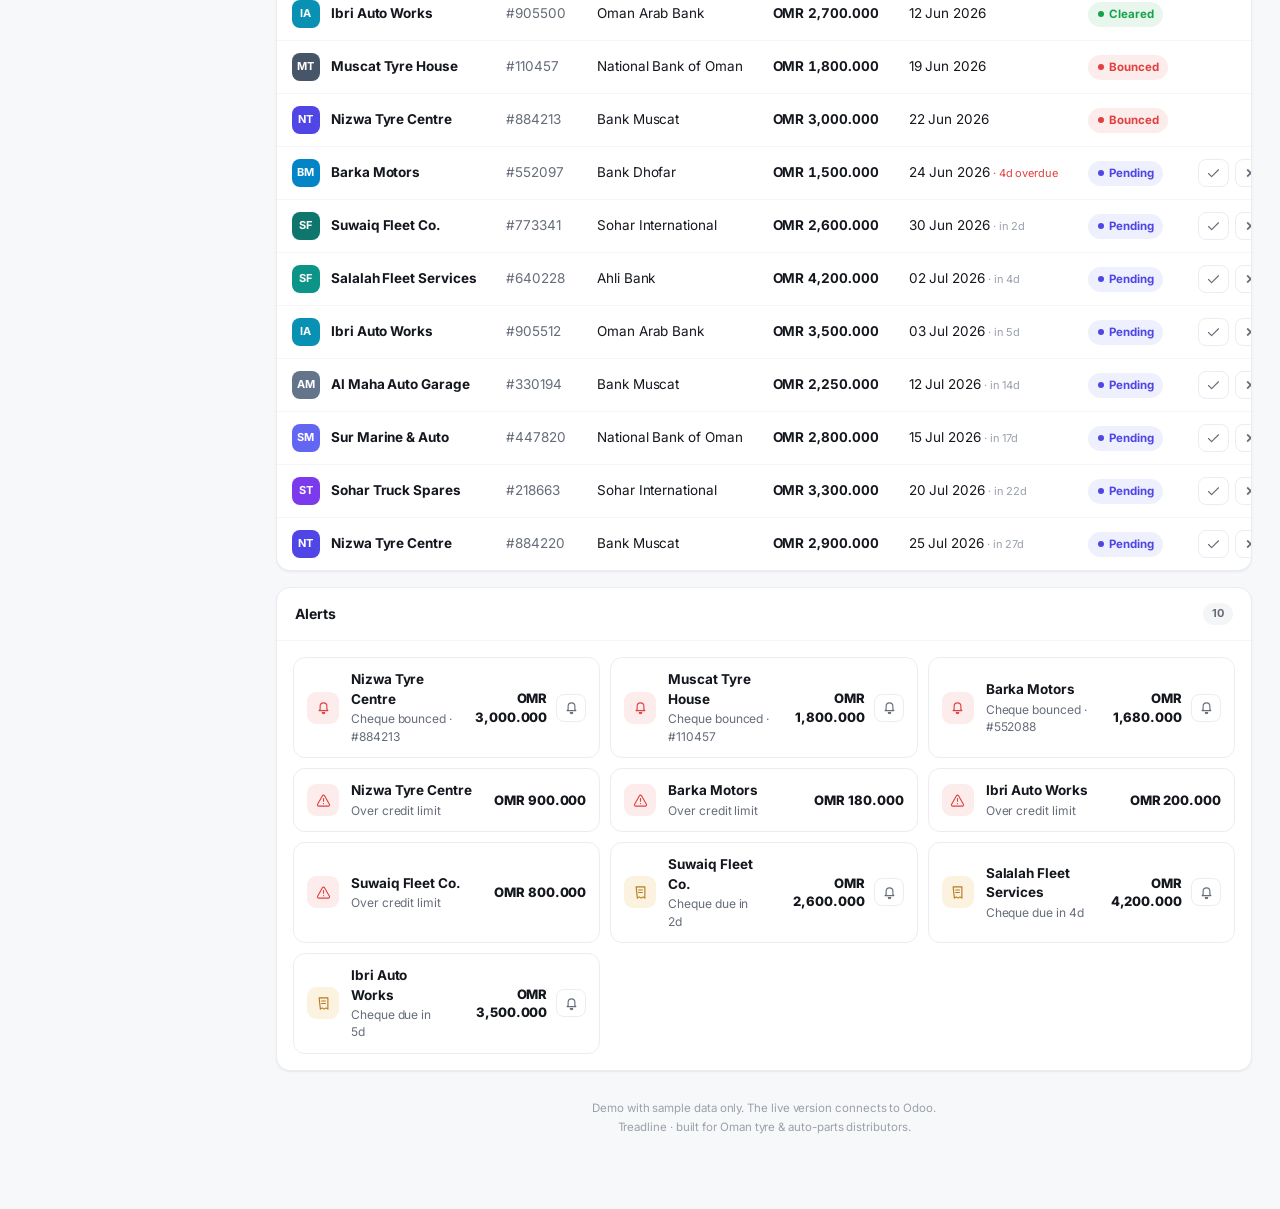
==== commit e6d9213d: "Unified slide-in nav menu (desktop + mobile) replacing All-demos link; landing nav bar; fixes mobile" ====
--- a/treadline-demo.html
+++ b/treadline-demo.html
@@ -157,6 +157,30 @@
   .minirow:last-child{border-bottom:0}
   .foot{color:var(--faint);font-size:11.5px;text-align:center;margin-top:28px;line-height:1.7}
 
+  /* ---- demo nav menu ---- */
+  .menubtn{display:inline-flex;align-items:center;gap:6px;font-size:13px;font-weight:700;color:var(--txt);background:#fff;border:1px solid var(--line);border-radius:10px;padding:8px 13px;cursor:pointer;font-family:inherit;white-space:nowrap}
+  .menubtn:hover{background:var(--bg)}
+  .navsheet{position:fixed;inset:0;background:rgba(11,18,32,.5);opacity:0;pointer-events:none;transition:.2s;z-index:200}
+  .navsheet.show{opacity:1;pointer-events:auto}
+  .navpanel{position:fixed;top:0;inset-inline-end:0;height:100%;width:332px;max-width:88vw;background:#fff;transform:translateX(110%);transition:transform .26s cubic-bezier(.4,0,.2,1);box-shadow:-18px 0 50px -16px rgba(16,18,24,.4);overflow-y:auto;z-index:201;display:flex;flex-direction:column}
+  [dir=rtl] .navpanel{transform:translateX(-110%)}
+  .navpanel.show{transform:none}
+  .np-head{display:flex;align-items:center;gap:10px;padding:18px;border-bottom:1px solid var(--line)}
+  .np-mark{width:32px;height:32px;border-radius:9px;background:var(--ink);display:grid;place-items:center}
+  .np-nm{font-weight:800;font-size:17px;letter-spacing:-.02em}
+  .np-x{margin-inline-start:auto;border:0;background:var(--line-2);border-radius:9px;width:32px;height:32px;cursor:pointer;font-size:15px;color:var(--ink-2);font-family:inherit}
+  .np-list{padding:12px;display:flex;flex-direction:column;gap:4px}
+  .np-item{display:flex;align-items:center;gap:12px;padding:11px 12px;border-radius:11px;text-decoration:none;color:var(--txt)}
+  .np-item:hover{background:var(--bg)}
+  .np-item.active{background:var(--brand-bg)}
+  .np-ic{width:36px;height:36px;border-radius:10px;background:var(--bg);display:grid;place-items:center;flex:none;color:var(--ink-2)}
+  .np-item.active .np-ic{background:#fff;color:var(--brand)}
+  .np-ic svg{width:18px;height:18px}
+  .np-tx{display:flex;flex-direction:column}
+  .np-t{font-weight:700;font-size:14px}
+  .np-item.active .np-t{color:var(--brand-ink)}
+  .np-s{font-size:11.5px;color:var(--muted);margin-top:1px}
+  .np-foot{margin-top:auto;padding:14px 18px;border-top:1px solid var(--line);font-size:11.5px;color:var(--faint)}
   @media(max-width:980px){.cols{grid-template-columns:1fr}.kpis{grid-template-columns:repeat(2,1fr)}}
   @media(max-width:720px){
     .app{grid-template-columns:1fr}
@@ -256,7 +280,7 @@
         <div class="sub" id="pageSub"></div>
       </div>
       <div class="grow"></div>
-      <a class="homelink" href="index.html" id="homeLink"></a>
+      <button class="menubtn" id="homeLink" type="button" onclick="openNav()"></button>
       <span class="date" id="dateLbl"></span>
       <div class="toggle">
         <button id="enBtn" class="on" onclick="setLang('en')">EN</button>
@@ -396,7 +420,7 @@
 ];
 
 const TXT={
- en:{demo:"Demo · sample data", date:"Sunday, 28 Jun 2026", title:"Cheque & Credit", sub:"Gulf Tyre Co. · tyre dealers", home:"↗ All demos",
+ en:{demo:"Demo · sample data", date:"Sunday, 28 Jun 2026", title:"Cheque & Credit", sub:"Gulf Tyre Co. · tyre dealers", home:"☰ Menu",
   whoT:"Gulf Tyre Co.", whoS:"Tyre & auto-parts distributor · Oman",
   nDash:"Dashboard", nDealers:"Dealers", nCheques:"Cheques", nAlerts:"Alerts",
   dealers:"Dealers", dealer:"Dealer", branch:"Branch", balance:"Balance", usage:"Credit used",
@@ -421,7 +445,7 @@
   remMsg:"🔔 Treadline reminder\n\nDear {dealer},\nYour cheque #{no} ({bank}) for {amt} is due on {date}.\nPlease ensure funds are available to clear it.\n\n— Gulf Tyre Co.",
   footA:"Demo with sample data only. The live version connects to Odoo.",
   footB:"Treadline · built for Oman tyre & auto-parts distributors."},
- ar:{demo:"عرض تجريبي · بيانات", date:"الأحد، ٢٨ يونيو ٢٠٢٦", title:"الشيكات والائتمان", sub:"شركة الخليج للإطارات · وكلاء الإطارات", home:"↗ كل العروض",
+ ar:{demo:"عرض تجريبي · بيانات", date:"الأحد، ٢٨ يونيو ٢٠٢٦", title:"الشيكات والائتمان", sub:"شركة الخليج للإطارات · وكلاء الإطارات", home:"☰ القائمة",
   whoT:"شركة الخليج للإطارات", whoS:"موزّع إطارات وقطع غيار · عُمان",
   nDash:"الرئيسية", nDealers:"الوكلاء", nCheques:"الشيكات", nAlerts:"التنبيهات",
   dealers:"الوكلاء", dealer:"الوكيل", branch:"الفرع", balance:"الرصيد", usage:"الائتمان المستخدم",
@@ -706,5 +730,26 @@
 }
 render();
 </script>
+<div class="navsheet" id="navsheet" onclick="if(event.target===this)closeNav()"></div>
+<aside class="navpanel" id="navpanel">
+  <div class="np-head">
+    <span class="np-mark"><svg viewBox="0 0 24 24" fill="none" width="18" height="18"><circle cx="12" cy="12" r="9" stroke="#fff" stroke-width="2"/><circle cx="12" cy="12" r="3.6" stroke="#fff" stroke-width="1.6"/><circle cx="12" cy="12" r="1" fill="#fff"/><path d="M12 3.4V8.2M12 15.8V20.6M3.4 12H8.2M15.8 12H20.6" stroke="#fff" stroke-width="1.6" stroke-linecap="round"/></svg></span>
+    <span class="np-nm">Treadline</span>
+    <button class="np-x" type="button" onclick="closeNav()">✕</button>
+  </div>
+  <div class="np-list">
+    <a class="np-item" href="index.html"><span class="np-ic"><svg viewBox="0 0 24 24" fill="none" stroke="currentColor" stroke-width="1.8" stroke-linecap="round" stroke-linejoin="round"><path d="M3 11l9-8 9 8M5 10v10h14V10"/></svg></span><span class="np-tx"><span class="np-t">Overview</span><span class="np-s">All four views</span></span></a>
+    <a class="np-item" href="treadline-demo.html"><span class="np-ic"><svg viewBox="0 0 24 24" fill="none" stroke="currentColor" stroke-width="1.8" stroke-linecap="round" stroke-linejoin="round"><path d="M3 3h7v7H3zM14 3h7v7h-7zM14 14h7v7h-7zM3 14h7v7H3z"/></svg></span><span class="np-tx"><span class="np-t">Distributor dashboard</span><span class="np-s">Cheque &amp; credit control</span></span></a>
+    <a class="np-item" href="treadline-order-demo.html"><span class="np-ic"><svg viewBox="0 0 24 24" fill="none" stroke="currentColor" stroke-width="1.8" stroke-linecap="round" stroke-linejoin="round"><path d="M6 6h15l-1.6 9H7.5z"/><path d="M6 6 5.2 3H2"/><path d="M9 20a1 1 0 100-2 1 1 0 000 2zM18 20a1 1 0 100-2 1 1 0 000 2z"/></svg></span><span class="np-tx"><span class="np-t">Dealer ordering app</span><span class="np-s">Browse &amp; order tyres</span></span></a>
+    <a class="np-item" href="treadline-intake-demo.html"><span class="np-ic"><svg viewBox="0 0 24 24" fill="none" stroke="currentColor" stroke-width="1.8" stroke-linecap="round" stroke-linejoin="round"><path d="M12 3l1.7 4.1L18 9l-4.3 1.9L12 15l-1.7-4.1L6 9z"/></svg></span><span class="np-tx"><span class="np-t">AI order intake</span><span class="np-s">WhatsApp / PDF → Odoo</span></span></a>
+    <a class="np-item" href="treadline-reorder-demo.html"><span class="np-ic"><svg viewBox="0 0 24 24" fill="none" stroke="currentColor" stroke-width="1.8" stroke-linecap="round" stroke-linejoin="round"><path d="M3 8 12 3l9 5v8l-9 5-9-5z"/><path d="M3 8l9 5 9-5"/></svg></span><span class="np-tx"><span class="np-t">Re-order planner</span><span class="np-s">Forecast &amp; purchase orders</span></span></a>
+  </div>
+  <div class="np-foot">Treadline · demo with sample data</div>
+</aside>
+<script>
+function openNav(){document.getElementById('navsheet').classList.add('show');document.getElementById('navpanel').classList.add('show');}
+function closeNav(){document.getElementById('navsheet').classList.remove('show');document.getElementById('navpanel').classList.remove('show');}
+(function(){var p=(location.pathname.split('/').pop()||'index.html');Array.prototype.forEach.call(document.querySelectorAll('.navpanel .np-item'),function(a){if(a.getAttribute('href')===p)a.classList.add('active');});})();
+</script>
 </body>
 </html>
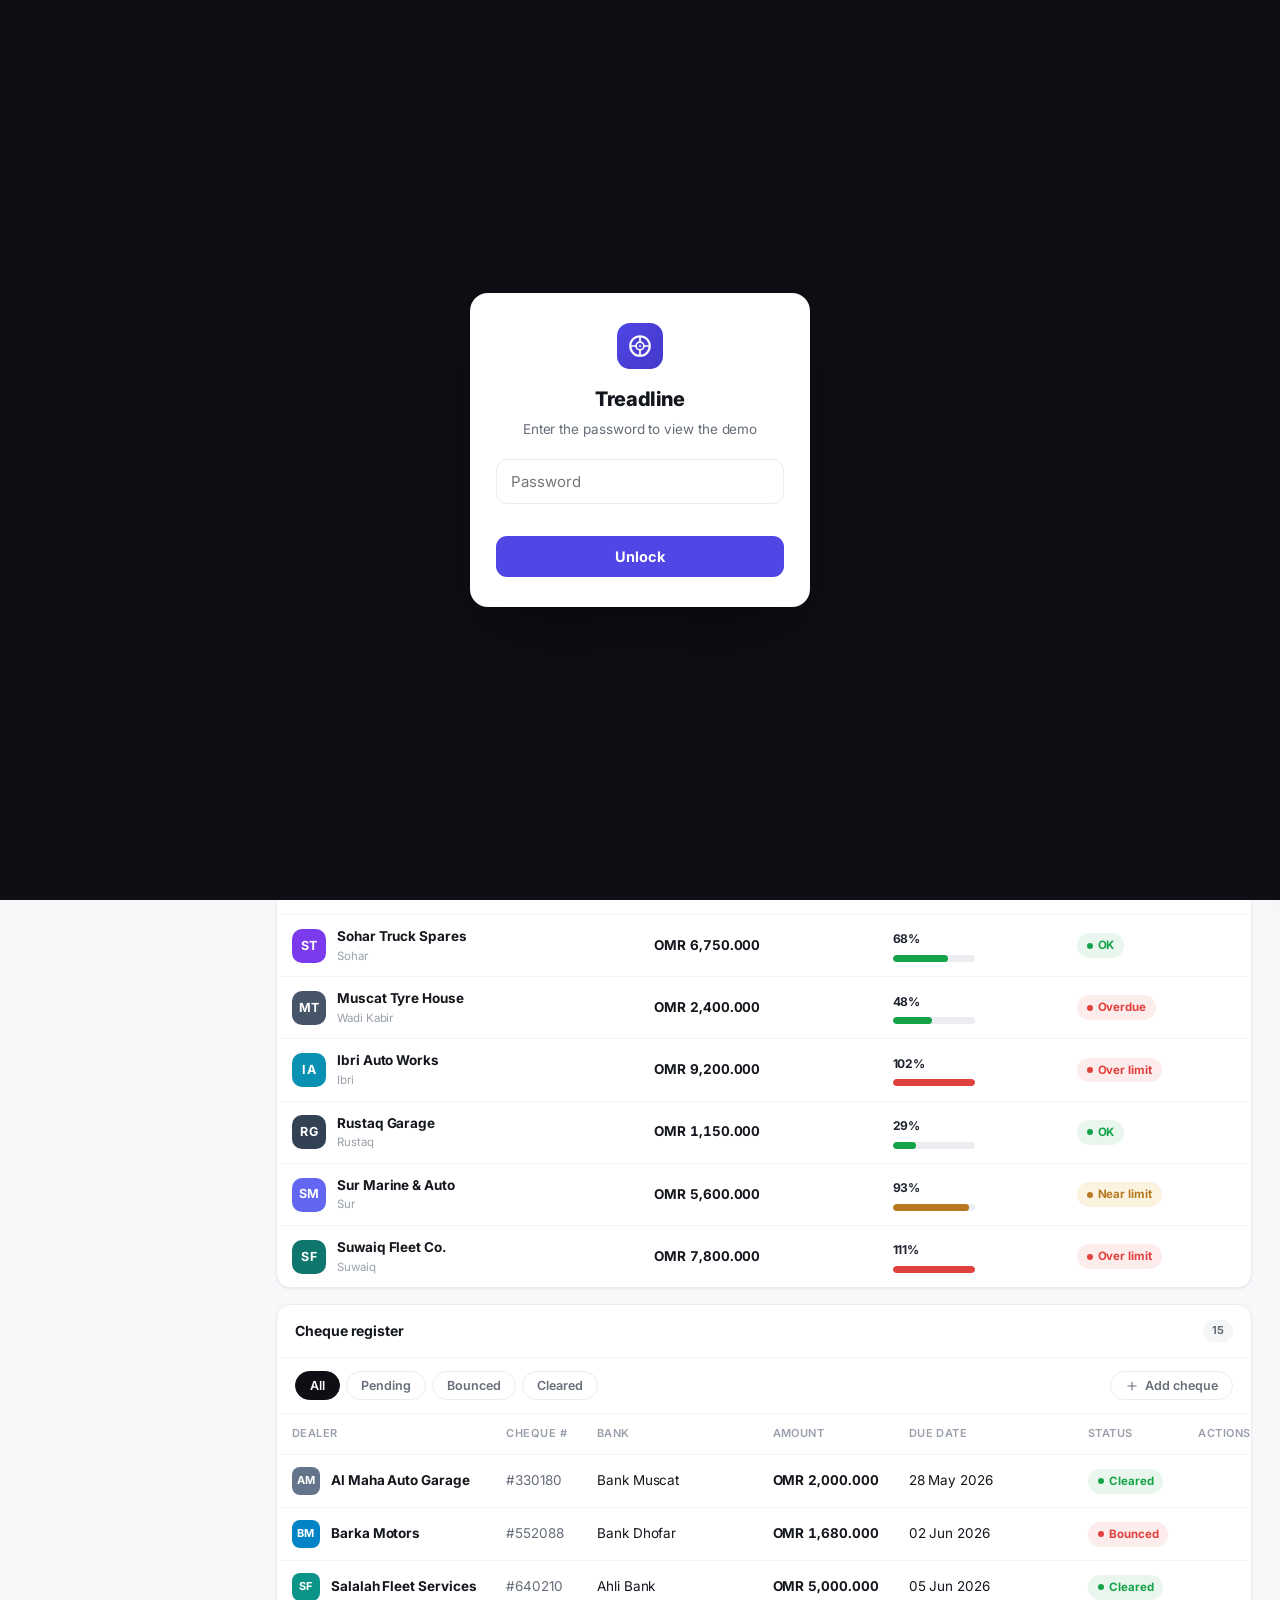
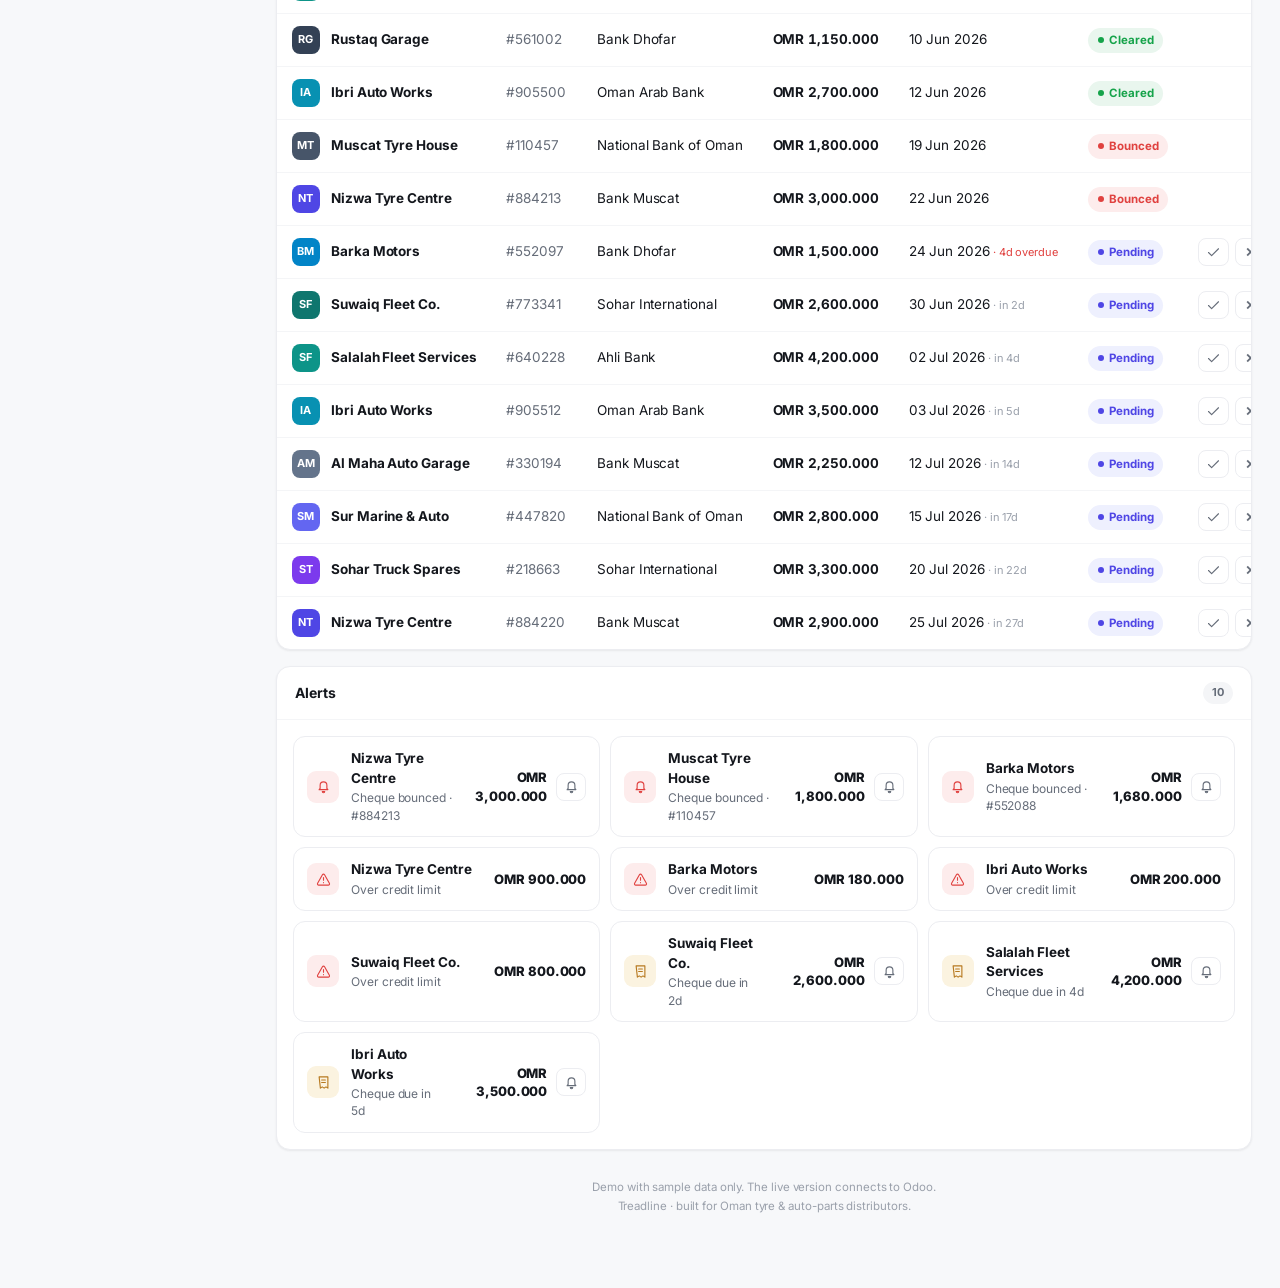
==== commit 94567fd8: "Add link preview + favicon, PWA install, and guided 'Try it' hints - OG/Twitter meta + 1200x630 prev" ====
--- a/treadline-demo.html
+++ b/treadline-demo.html
@@ -4,6 +4,26 @@
 <meta charset="utf-8" />
 <meta name="viewport" content="width=device-width, initial-scale=1" />
 <title>Treadline — Cheque &amp; Credit Tracker (Demo)</title>
+<meta name="description" content="Cheque &amp; credit control for tyre distributors: dealer balances, post-dated cheques, bounced-cheque alerts." />
+<link rel="icon" href="favicon.svg" type="image/svg+xml" />
+<link rel="apple-touch-icon" href="icon-192.png" />
+<link rel="manifest" href="manifest.webmanifest" />
+<meta name="theme-color" content="#4f46e5" />
+<meta name="mobile-web-app-capable" content="yes" />
+<meta name="apple-mobile-web-app-capable" content="yes" />
+<meta name="apple-mobile-web-app-title" content="Treadline" />
+<meta name="apple-mobile-web-app-status-bar-style" content="black-translucent" />
+<meta property="og:type" content="website" />
+<meta property="og:site_name" content="Treadline" />
+<meta property="og:title" content="Treadline — Distributor dashboard" />
+<meta property="og:description" content="Cheque &amp; credit control for tyre distributors: dealer balances, post-dated cheques, bounced-cheque alerts." />
+<meta property="og:image" content="https://adityajain1987.github.io/treadline-demo/og.jpg" />
+<meta property="og:image:width" content="1200" />
+<meta property="og:image:height" content="630" />
+<meta property="og:url" content="https://adityajain1987.github.io/treadline-demo/treadline-demo.html" />
+<meta name="twitter:card" content="summary_large_image" />
+<meta name="twitter:title" content="Treadline — Distributor dashboard" />
+<meta name="twitter:image" content="https://adityajain1987.github.io/treadline-demo/og.jpg" />
 <link rel="preconnect" href="https://fonts.googleapis.com">
 <link rel="preconnect" href="https://fonts.gstatic.com" crossorigin>
 <link href="https://fonts.googleapis.com/css2?family=Inter:wght@400;500;600;700;800&display=swap" rel="stylesheet">
@@ -55,6 +75,8 @@
   .top .sub{font-size:12.5px;color:var(--muted);margin-top:1px}
   .top .grow{flex:1}
   .top .date{color:var(--muted);font-size:12.5px;font-weight:500}
+  .top .topmark{display:none;width:32px;height:32px;border-radius:9px;background:var(--ink);place-items:center;flex:none}
+  .top .toptitle{min-width:0}
   .toggle{display:flex;border:1px solid var(--line);border-radius:10px;overflow:hidden;background:#fff;box-shadow:var(--sh-sm)}
   .toggle button{border:0;background:#fff;padding:8px 13px;font-weight:700;cursor:pointer;color:var(--muted);font-size:13px;font-family:inherit}
   .toggle button.on{background:var(--ink);color:#fff}
@@ -160,6 +182,12 @@
   /* ---- demo nav menu ---- */
   .menubtn{display:inline-flex;align-items:center;gap:6px;font-size:13px;font-weight:700;color:var(--txt);background:#fff;border:1px solid var(--line);border-radius:10px;padding:8px 13px;cursor:pointer;font-family:inherit;white-space:nowrap}
   .menubtn:hover{background:var(--bg)}
+  /* ---- guided hint ---- */
+  .hintbar{display:flex;align-items:flex-start;gap:10px;background:#eef0fe;border:1px solid #dcdcfb;color:#3730a3;border-radius:12px;padding:11px 14px;font-size:13px;line-height:1.5}
+  .hintbar .hi{flex:none;font-size:15px;line-height:1.45}
+  .hintbar .htx{flex:1}
+  .hintbar .hx{flex:none;border:0;background:transparent;color:#6366f1;cursor:pointer;font-size:15px;line-height:1;padding:0 2px;font-family:inherit;margin-inline-start:4px}
+  .hintbar.hidden{display:none}
   .navsheet{position:fixed;inset:0;background:rgba(11,18,32,.5);opacity:0;pointer-events:none;transition:.2s;z-index:200}
   .navsheet.show{opacity:1;pointer-events:auto}
   .navpanel{position:fixed;top:0;inset-inline-end:0;height:100%;width:332px;max-width:88vw;background:#fff;transform:translateX(110%);transition:transform .26s cubic-bezier(.4,0,.2,1);box-shadow:-18px 0 50px -16px rgba(16,18,24,.4);overflow-y:auto;z-index:201;display:flex;flex-direction:column}
@@ -184,15 +212,25 @@
   @media(max-width:980px){.cols{grid-template-columns:1fr}.kpis{grid-template-columns:repeat(2,1fr)}}
   @media(max-width:720px){
     .app{grid-template-columns:1fr}
-    .side{position:static;height:auto;flex-direction:row;align-items:center;padding:12px 16px;gap:10px}
-    .side .nav,.side .grow,.side .who{display:none}
-    .side .demo{margin-inline-start:auto}
-    .content{padding:18px 16px 50px}.top{padding:14px 16px}
+    .side{display:none}
+    .top{position:sticky;top:0;z-index:30;background:var(--card);padding:11px 15px;gap:11px;flex-wrap:nowrap}
+    .top .topmark{display:grid}
+    .top h1{font-size:16px;white-space:nowrap;overflow:hidden;text-overflow:ellipsis}
+    .top .sub{font-size:11.5px;white-space:nowrap;overflow:hidden;text-overflow:ellipsis}
+    .top .date{display:none}
+    .content{padding:16px 14px 52px}
   }
   @media(max-width:640px){
-    .top{flex-wrap:wrap;gap:9px}
-    .expo{gap:18px}
-    .expo .brk{border-inline-start:0;padding-inline-start:0;border-top:1px solid var(--line-2);padding-top:14px;width:100%;min-width:0}
+    .kpis{gap:12px}
+    .kpi{padding:14px}
+    .kpi .spark{display:none}
+    .kpi .row1{padding-inline-end:0}
+    .kpi .val{font-size:17px;white-space:nowrap}
+    .expo{flex-direction:column;align-items:stretch;gap:16px}
+    .expo .donut-wrap{align-self:center}
+    .expo .meta{min-width:0;width:100%}
+    .expo .brk{flex:none;border-inline-start:0;padding-inline-start:0;border-top:1px solid var(--line-2);padding-top:16px;width:100%;min-width:0}
+    .brk .blrow,.brk .blrow .amt{font-size:13px}
     table thead{display:none}
     table tbody tr{display:block;border:1px solid var(--line);border-radius:12px;margin:10px 14px;padding:2px 0;box-shadow:var(--sh-sm)}
     table tbody tr td{display:flex;align-items:center;justify-content:space-between;gap:14px;border:0;padding:9px 14px;white-space:normal;text-align:start}
@@ -275,7 +313,8 @@
   <!-- main -->
   <div class="main">
     <div class="top">
-      <div>
+      <span class="topmark" id="topMark"></span>
+      <div class="toptitle">
         <h1 id="pageTitle"></h1>
         <div class="sub" id="pageSub"></div>
       </div>
@@ -289,6 +328,7 @@
     </div>
 
     <div class="content">
+      <div class="hintbar" id="hintbar" style="margin-bottom:16px"><span class="hi">💡</span><span class="htx" id="hintText"></span><button class="hx" type="button" aria-label="Dismiss" onclick="this.closest('.hintbar').classList.add('hidden');try{localStorage.setItem('tl_hint_'+(location.pathname.split('/').pop()||'x'),'1')}catch(e){}">✕</button></div>
       <div class="kpis" id="kpis"></div>
 
       <div class="card" id="exposureCard" style="margin-bottom:16px">
@@ -420,7 +460,7 @@
 ];
 
 const TXT={
- en:{demo:"Demo · sample data", date:"Sunday, 28 Jun 2026", title:"Cheque & Credit", sub:"Gulf Tyre Co. · tyre dealers", home:"☰ Menu",
+ en:{demo:"Demo · sample data", date:"Sunday, 28 Jun 2026", title:"Cheque & Credit", sub:"Gulf Tyre Co. · tyre dealers", home:"☰ Menu", hint:"Try it — in the Cheque register below, mark a cheque Bounced or Cleared: the dealer's status and credit update instantly (you can override any status too).",
   whoT:"Gulf Tyre Co.", whoS:"Tyre & auto-parts distributor · Oman",
   nDash:"Dashboard", nDealers:"Dealers", nCheques:"Cheques", nAlerts:"Alerts",
   dealers:"Dealers", dealer:"Dealer", branch:"Branch", balance:"Balance", usage:"Credit used",
@@ -445,7 +485,7 @@
   remMsg:"🔔 Treadline reminder\n\nDear {dealer},\nYour cheque #{no} ({bank}) for {amt} is due on {date}.\nPlease ensure funds are available to clear it.\n\n— Gulf Tyre Co.",
   footA:"Demo with sample data only. The live version connects to Odoo.",
   footB:"Treadline · built for Oman tyre & auto-parts distributors."},
- ar:{demo:"عرض تجريبي · بيانات", date:"الأحد، ٢٨ يونيو ٢٠٢٦", title:"الشيكات والائتمان", sub:"شركة الخليج للإطارات · وكلاء الإطارات", home:"☰ القائمة",
+ ar:{demo:"عرض تجريبي · بيانات", date:"الأحد، ٢٨ يونيو ٢٠٢٦", title:"الشيكات والائتمان", sub:"شركة الخليج للإطارات · وكلاء الإطارات", home:"☰ القائمة", hint:"جرّبها — في سجل الشيكات بالأسفل، علّم شيكًا كمُرتجع أو مُحصّل: تتحدّث حالة الوكيل وائتمانه فورًا (ويمكنك تجاوز أي حالة يدويًا).",
   whoT:"شركة الخليج للإطارات", whoS:"موزّع إطارات وقطع غيار · عُمان",
   nDash:"الرئيسية", nDealers:"الوكلاء", nCheques:"الشيكات", nAlerts:"التنبيهات",
   dealers:"الوكلاء", dealer:"الوكيل", branch:"الفرع", balance:"الرصيد", usage:"الائتمان المستخدم",
@@ -496,11 +536,14 @@
   document.querySelectorAll("[data-i18n]").forEach(n=>n.textContent=t(n.dataset.i18n));
 
   // brand + chrome
-  const bm=document.getElementById("brandMark"); clear(bm); bm.appendChild(sv("svg",{viewBox:"0 0 24 24",fill:"none",width:"18",height:"18"},[sv("circle",{cx:12,cy:12,r:9,stroke:"#fff","stroke-width":"2"}),sv("circle",{cx:12,cy:12,r:3.6,stroke:"#fff","stroke-width":"1.6"}),sv("circle",{cx:12,cy:12,r:1,fill:"#fff"}),sv("path",{d:"M12 3.4V8.2M12 15.8V20.6M3.4 12H8.2M15.8 12H20.6",stroke:"#fff","stroke-width":"1.6","stroke-linecap":"round"})]));
+  function tyreSvg(){return sv("svg",{viewBox:"0 0 24 24",fill:"none",width:"18",height:"18"},[sv("circle",{cx:12,cy:12,r:9,stroke:"#fff","stroke-width":"2"}),sv("circle",{cx:12,cy:12,r:3.6,stroke:"#fff","stroke-width":"1.6"}),sv("circle",{cx:12,cy:12,r:1,fill:"#fff"}),sv("path",{d:"M12 3.4V8.2M12 15.8V20.6M3.4 12H8.2M15.8 12H20.6",stroke:"#fff","stroke-width":"1.6","stroke-linecap":"round"})]);}
+  const bm=document.getElementById("brandMark"); clear(bm); bm.appendChild(tyreSvg());
+  const tm=document.getElementById("topMark"); if(tm){clear(tm); tm.appendChild(tyreSvg());}
   document.getElementById("pageTitle").textContent=t("title");
   document.getElementById("pageSub").textContent=t("sub");
   document.getElementById("dateLbl").textContent=t("date");
   document.getElementById("homeLink").textContent=t("home");
+  var _ht=document.getElementById("hintText"); if(_ht){_ht.textContent=t("hint"); try{if(localStorage.getItem("tl_hint_"+(location.pathname.split("/").pop()||"x"))==="1")document.getElementById("hintbar").classList.add("hidden");}catch(e){}}
   const dt=document.getElementById("demoTag"); clear(dt); dt.appendChild(icon("warn")); dt.firstChild.style.width="14px"; dt.firstChild.style.height="14px"; dt.appendChild(document.createTextNode(t("demo")));
   const who=document.getElementById("whoBox"); clear(who); who.appendChild(el("b",{text:t("whoT")})); who.appendChild(document.createTextNode(t("whoS")));
 
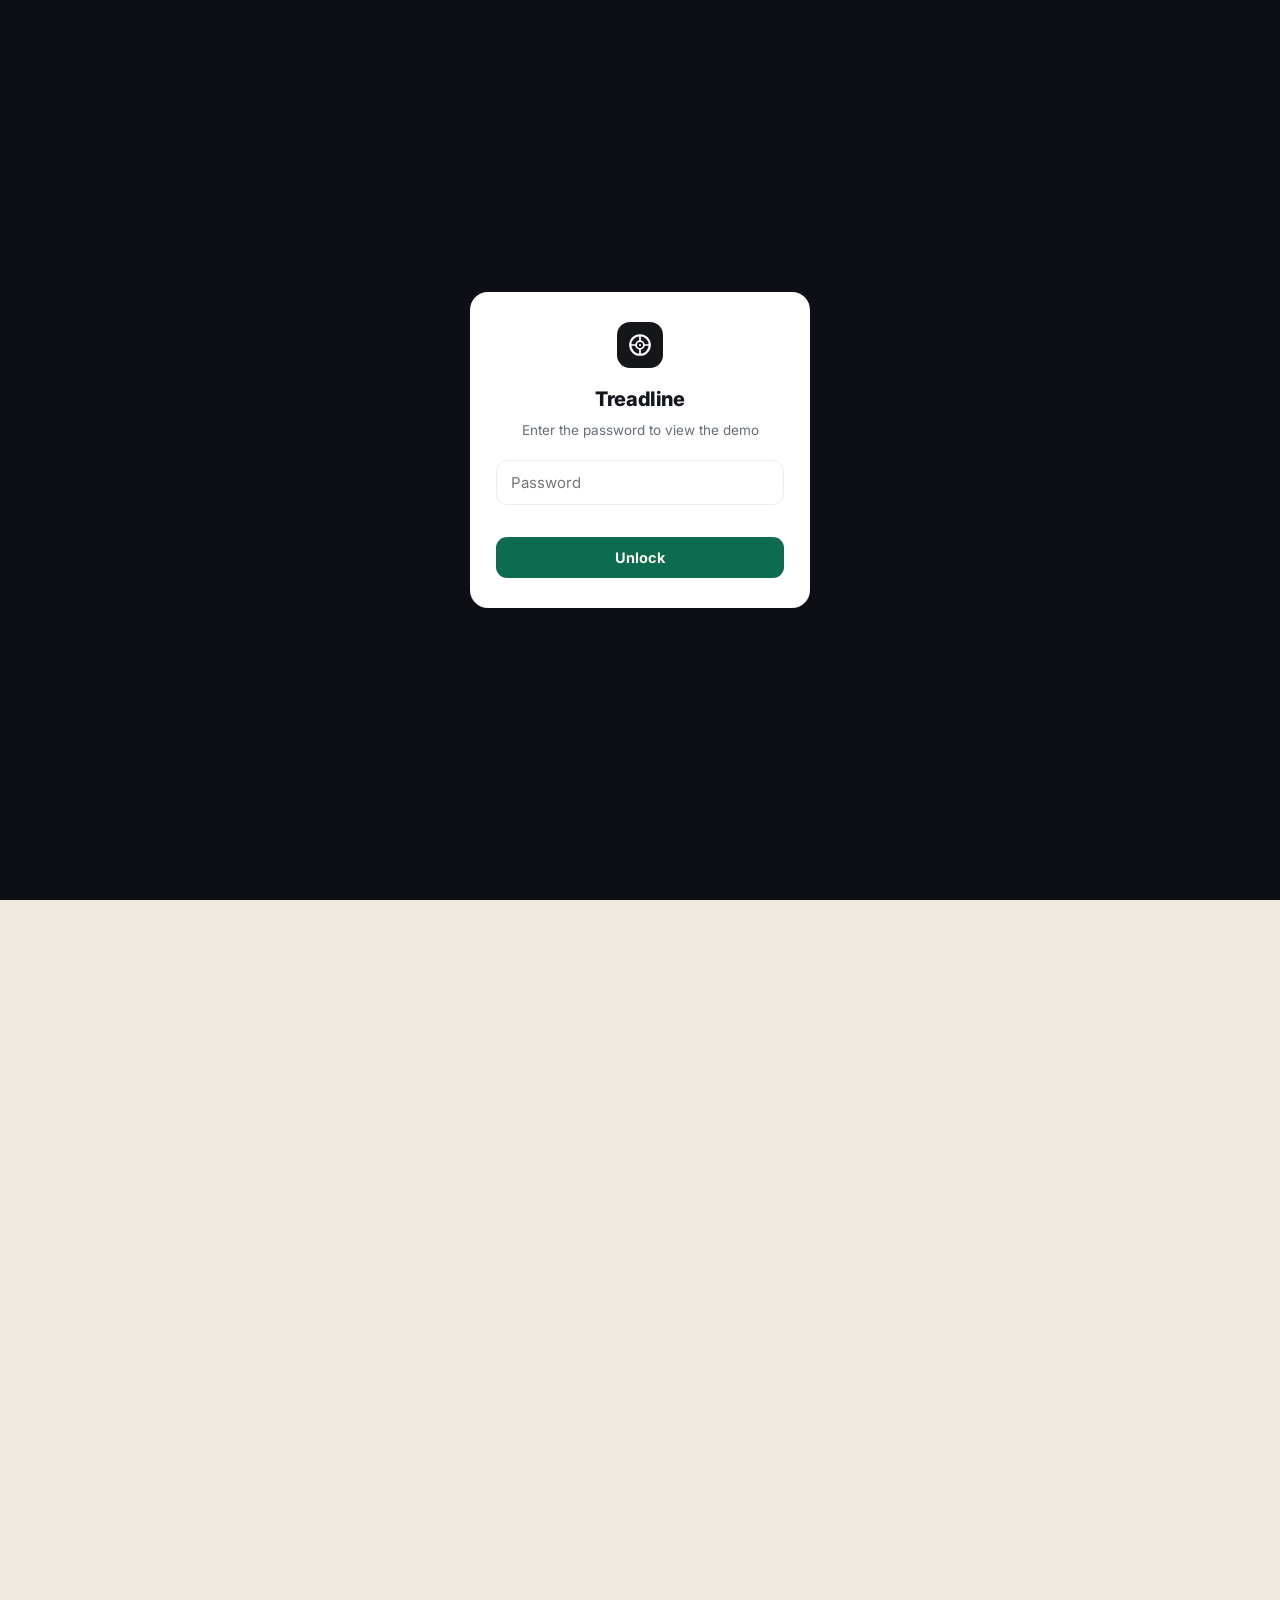
==== commit 2a4b0833: "Ledger design system + forecast backtest screen Design rebuilt via /design-consultation after the pr" ====
--- a/treadline-demo.html
+++ b/treadline-demo.html
@@ -8,7 +8,7 @@
 <link rel="icon" href="favicon.svg" type="image/svg+xml" />
 <link rel="apple-touch-icon" href="icon-192.png" />
 <link rel="manifest" href="manifest.webmanifest" />
-<meta name="theme-color" content="#4f46e5" />
+<meta name="theme-color" content="#14161A" />
 <meta name="mobile-web-app-capable" content="yes" />
 <meta name="apple-mobile-web-app-capable" content="yes" />
 <meta name="apple-mobile-web-app-title" content="Treadline" />
@@ -31,9 +31,9 @@
   :root{
     --ink:#0d0f14; --ink-2:#1f2430; --txt:#14171d; --muted:#666d79; --faint:#9aa0ab;
     --line:#ecedf1; --line-2:#f4f5f7; --bg:#f7f8fa; --card:#ffffff;
-    --brand:#4f46e5; --brand-2:#6366f1; --brand-ink:#4338ca; --brand-bg:#eef0fe;
-    --ok:#15a34a; --ok-bg:#e9f6ee; --warn:#b7791f; --warn-bg:#fbf3e0;
-    --bad:#e0413f; --bad-bg:#fdecec; --info:#4f46e5; --info-bg:#eef0fe;
+    --brand:#14161A; --brand-2:#5E636A; --brand-ink:#14161A; --brand-bg:#eef0fe;
+    --ok:#2E3A33; --ok-bg:#e9f6ee; --warn:#8A5A0B; --warn-bg:#fbf3e0;
+    --bad:#A33528; --bad-bg:#fdecec; --info:#14161A; --info-bg:#eef0fe;
     --sh-sm:0 1px 1.5px rgba(16,18,24,.04);
     --sh:0 1px 2px rgba(16,18,24,.04),0 1px 3px rgba(16,18,24,.03);
     --sh-lg:0 18px 48px -16px rgba(16,18,24,.22);
@@ -186,7 +186,7 @@
   .hintbar{display:flex;align-items:flex-start;gap:10px;background:#eef0fe;border:1px solid #dcdcfb;color:#3730a3;border-radius:12px;padding:11px 14px;font-size:13px;line-height:1.5}
   .hintbar .hi{flex:none;font-size:15px;line-height:1.45}
   .hintbar .htx{flex:1}
-  .hintbar .hx{flex:none;border:0;background:transparent;color:#6366f1;cursor:pointer;font-size:15px;line-height:1;padding:0 2px;font-family:inherit;margin-inline-start:4px}
+  .hintbar .hx{flex:none;border:0;background:transparent;color:#5E636A;cursor:pointer;font-size:15px;line-height:1;padding:0 2px;font-family:inherit;margin-inline-start:4px}
   .hintbar.hidden{display:none}
   .navsheet{position:fixed;inset:0;background:rgba(11,18,32,.5);opacity:0;pointer-events:none;transition:.2s;z-index:200}
   .navsheet.show{opacity:1;pointer-events:auto}
@@ -279,6 +279,7 @@
   .toast.show{opacity:1;transform:none}
   .toast svg{width:16px;height:16px;flex:none}
 </style>
+<link rel="stylesheet" href="treadline-theme.css">
 </head>
 <body>
 <script>
@@ -287,12 +288,12 @@
 function mk(t,s,x){var n=d.createElement(t);if(s)n.setAttribute("style",s);if(x!=null)n.textContent=x;return n;}
 var ov=mk("div","position:fixed;inset:0;z-index:99999;background:#0d0f14;display:flex;align-items:center;justify-content:center;font-family:Inter,-apple-system,BlinkMacSystemFont,'Segoe UI',Roboto,'Noto Sans Arabic',sans-serif;padding:20px");
 var c=mk("div","background:#fff;border-radius:18px;padding:30px 26px;width:340px;max-width:92vw;box-shadow:0 30px 70px -20px rgba(0,0,0,.5);text-align:center");
-var lg=mk("div","width:46px;height:46px;border-radius:13px;background:linear-gradient(135deg,#4f46e5,#4338ca);margin:0 auto 16px;display:flex;align-items:center;justify-content:center");(function(){var N2="http://www.w3.org/2000/svg";function s(t,a){var n=d.createElementNS(N2,t);for(var k in a)n.setAttribute(k,a[k]);return n;}var g=s("svg",{viewBox:"0 0 24 24",fill:"none",width:"26",height:"26"});[["circle",{cx:12,cy:12,r:9,stroke:"#fff","stroke-width":"2"}],["circle",{cx:12,cy:12,r:3.6,stroke:"#fff","stroke-width":"1.6"}],["circle",{cx:12,cy:12,r:1,fill:"#fff"}],["path",{d:"M12 3.4V8.2M12 15.8V20.6M3.4 12H8.2M15.8 12H20.6",stroke:"#fff","stroke-width":"1.6","stroke-linecap":"round"}]].forEach(function(e){g.appendChild(s(e[0],e[1]));});lg.appendChild(g);})();
+var lg=mk("div","width:46px;height:46px;border-radius:13px;background:#14161A;margin:0 auto 16px;display:flex;align-items:center;justify-content:center");(function(){var N2="http://www.w3.org/2000/svg";function s(t,a){var n=d.createElementNS(N2,t);for(var k in a)n.setAttribute(k,a[k]);return n;}var g=s("svg",{viewBox:"0 0 24 24",fill:"none",width:"26",height:"26"});[["circle",{cx:12,cy:12,r:9,stroke:"#fff","stroke-width":"2"}],["circle",{cx:12,cy:12,r:3.6,stroke:"#fff","stroke-width":"1.6"}],["circle",{cx:12,cy:12,r:1,fill:"#fff"}],["path",{d:"M12 3.4V8.2M12 15.8V20.6M3.4 12H8.2M15.8 12H20.6",stroke:"#fff","stroke-width":"1.6","stroke-linecap":"round"}]].forEach(function(e){g.appendChild(s(e[0],e[1]));});lg.appendChild(g);})();
 var h=mk("div","font-weight:800;font-size:20px;letter-spacing:-.02em;color:#14171d","Treadline");
 var sub=mk("div","color:#666d79;font-size:13.5px;margin:6px 0 20px","Enter the password to view the demo");
 var inp=mk("input","width:100%;border:1px solid #ecedf1;border-radius:11px;padding:12px 14px;font-size:15px;font-family:inherit;outline:none;box-sizing:border-box");inp.type="password";inp.placeholder="Password";inp.setAttribute("aria-label","Password");
-var err=mk("div","color:#e0413f;font-size:12.5px;height:16px;margin:9px 0 3px;font-weight:600","");
-var btn=mk("button","width:100%;border:0;border-radius:11px;padding:12px;background:#4f46e5;color:#fff;font-weight:700;font-size:14.5px;cursor:pointer;font-family:inherit;margin-top:4px","Unlock");btn.type="button";
+var err=mk("div","color:#A33528;font-size:12.5px;height:16px;margin:9px 0 3px;font-weight:600","");
+var btn=mk("button","width:100%;border:0;border-radius:11px;padding:12px;background:#0D6B4F;color:#F8F6F1;font-weight:700;font-size:14.5px;cursor:pointer;font-family:inherit;margin-top:4px","Unlock");btn.type="button";
 function ok(){try{localStorage.setItem("tl_ok","1");}catch(e){}ov.remove();}
 async function go(){try{var b=await crypto.subtle.digest("SHA-256",new TextEncoder().encode(inp.value));var x=Array.from(new Uint8Array(b)).map(function(z){return z.toString(16).padStart(2,"0");}).join("");if(x===H)ok();else{err.textContent="Wrong password";inp.value="";inp.focus();}}catch(e){err.textContent="Wrong password";}}
 btn.addEventListener("click",go);inp.addEventListener("keydown",function(e){if(e.key==="Enter")go();});
@@ -303,8 +304,7 @@
 <div class="app">
   <!-- sidebar -->
   <aside class="side">
-    <div class="brand"><span class="mark" id="brandMark"></span><span class="nm">Treadline</span></div>
-    <nav class="nav" id="nav"></nav>
+    <a class="brand" href="index.html" title="Treadline — all demos"><span class="mark" id="brandMark"></span><span class="nm">Treadline</span></a><nav class="nav" id="nav"></nav>
     <div class="grow"></div>
     <div class="demo" id="demoTag"></div>
     <div class="who" id="whoBox"></div>
@@ -319,15 +319,16 @@
         <div class="sub" id="pageSub"></div>
       </div>
       <div class="grow"></div>
-      <button class="menubtn" id="homeLink" type="button" onclick="openNav()"></button>
       <span class="date" id="dateLbl"></span>
       <div class="toggle">
         <button id="enBtn" class="on" onclick="setLang('en')">EN</button>
         <button id="arBtn" onclick="setLang('ar')">ع</button>
       </div>
+      <button class="menubtn" id="homeLink" type="button" onclick="openNav()"></button>
     </div>
 
     <div class="content">
+  <div class="dateline" id="tlDateline"></div>
       <div class="hintbar" id="hintbar" style="margin-bottom:16px"><span class="hi">💡</span><span class="htx" id="hintText"></span><button class="hx" type="button" aria-label="Dismiss" onclick="this.closest('.hintbar').classList.add('hidden');try{localStorage.setItem('tl_hint_'+(location.pathname.split('/').pop()||'x'),'1')}catch(e){}">✕</button></div>
       <div class="kpis" id="kpis"></div>
 
@@ -437,13 +438,13 @@
   {id:9, en:"Sur Marine & Auto", ar:"صور للبحرية والسيارات", brEn:"Sur", brAr:"صور", bal:5600.000, lim:6000},
   {id:10,en:"Suwaiq Fleet Co.", ar:"شركة أسطول السويق", brEn:"Suwaiq", brAr:"السويق", bal:7800.000, lim:7000},
 ];
-const avColors=["#64748b","#4f46e5","#0d9488","#0284c7","#7c3aed","#475569","#0891b2","#334155","#6366f1","#0f766e"];
+const avColors=["#64748b","#14161A","#0d9488","#0284c7","#7c3aed","#475569","#0891b2","#334155","#5E636A","#0f766e"];
 const banks={bm:{en:"Bank Muscat",ar:"بنك مسقط"},nbo:{en:"National Bank of Oman",ar:"البنك الوطني العماني"},
   bd:{en:"Bank Dhofar",ar:"بنك ظفار"},si:{en:"Sohar International",ar:"صحار الدولي"},
   ab:{en:"Ahli Bank",ar:"البنك الأهلي"},oab:{en:"Oman Arab Bank",ar:"بنك عُمان العربي"}};
 const cheques=[
-  {dealer:2,no:"884213",bank:"bm",amt:3000.000,due:"2026-06-22",st:"bounced"},
-  {dealer:6,no:"110457",bank:"nbo",amt:1800.000,due:"2026-06-19",st:"bounced"},
+  {dealer:2,no:"884213",bank:"bm",amt:3000.000,due:"2026-06-22",st:"bounced",rsn:"nsf"},
+  {dealer:6,no:"110457",bank:"nbo",amt:1800.000,due:"2026-06-19",st:"bounced",rsn:"nsf"},
   {dealer:4,no:"552097",bank:"bd",amt:1500.000,due:"2026-06-24",st:"pending"},
   {dealer:10,no:"773341",bank:"si",amt:2600.000,due:"2026-06-30",st:"pending"},
   {dealer:3,no:"640228",bank:"ab",amt:4200.000,due:"2026-07-02",st:"pending"},
@@ -460,7 +461,7 @@
 ];
 
 const TXT={
- en:{demo:"Demo · sample data", date:"Sunday, 28 Jun 2026", title:"Cheque & Credit", sub:"Gulf Tyre Co. · tyre dealers", home:"☰ Menu", hint:"Try it — in the Cheque register below, mark a cheque Bounced or Cleared: the dealer's status and credit update instantly (you can override any status too).",
+ en:{returned:"Returned", nsf:"insufficient funds", demo:"Demo · sample data", date:"Sunday, 28 Jun 2026", title:"Cheque & Credit", sub:"Gulf Tyre Co. · tyre dealers", home:"☰ Menu", hint:"Try it — in the Cheque register below, mark a cheque Bounced or Cleared: the dealer's status and credit update instantly (you can override any status too).",
   whoT:"Gulf Tyre Co.", whoS:"Tyre & auto-parts distributor · Oman",
   nDash:"Dashboard", nDealers:"Dealers", nCheques:"Cheques", nAlerts:"Alerts",
   dealers:"Dealers", dealer:"Dealer", branch:"Branch", balance:"Balance", usage:"Credit used",
@@ -485,7 +486,7 @@
   remMsg:"🔔 Treadline reminder\n\nDear {dealer},\nYour cheque #{no} ({bank}) for {amt} is due on {date}.\nPlease ensure funds are available to clear it.\n\n— Gulf Tyre Co.",
   footA:"Demo with sample data only. The live version connects to Odoo.",
   footB:"Treadline · built for Oman tyre & auto-parts distributors."},
- ar:{demo:"عرض تجريبي · بيانات", date:"الأحد، ٢٨ يونيو ٢٠٢٦", title:"الشيكات والائتمان", sub:"شركة الخليج للإطارات · وكلاء الإطارات", home:"☰ القائمة", hint:"جرّبها — في سجل الشيكات بالأسفل، علّم شيكًا كمُرتجع أو مُحصّل: تتحدّث حالة الوكيل وائتمانه فورًا (ويمكنك تجاوز أي حالة يدويًا).",
+ ar:{returned:"مُعاد", nsf:"رصيد غير كافٍ", demo:"عرض تجريبي · بيانات", date:"الأحد، ٢٨ يونيو ٢٠٢٦", title:"الشيكات والائتمان", sub:"شركة الخليج للإطارات · وكلاء الإطارات", home:"☰ القائمة", hint:"جرّبها — في سجل الشيكات بالأسفل، علّم شيكًا كمُرتجع أو مُحصّل: تتحدّث حالة الوكيل وائتمانه فورًا (ويمكنك تجاوز أي حالة يدويًا).",
   whoT:"شركة الخليج للإطارات", whoS:"موزّع إطارات وقطع غيار · عُمان",
   nDash:"الرئيسية", nDealers:"الوكلاء", nCheques:"الشيكات", nAlerts:"التنبيهات",
   dealers:"الوكلاء", dealer:"الوكيل", branch:"الفرع", balance:"الرصيد", usage:"الائتمان المستخدم",
@@ -511,9 +512,10 @@
   footA:"عرض تجريبي ببيانات افتراضية فقط. النسخة الحية تتصل بنظام Odoo.",
   footB:"Treadline · مصمم لموزعي الإطارات وقطع الغيار في عُمان."}
 };
-let lang="en", filter="all", curDealer=null;
+let lang="en", filter="all", curDealer=null, activeNav="kpis";
 const t=(k)=>TXT[lang][k]||k;
 const fmt=(n)=>"OMR "+n.toLocaleString(lang==="ar"?"ar-OM":"en-US",{minimumFractionDigits:3,maximumFractionDigits:3});
+const fmtU=(n)=>n.toLocaleString(lang==="ar"?"ar-OM":"en-US",{minimumFractionDigits:3,maximumFractionDigits:3});
 const fmt0=(n)=>n.toLocaleString(lang==="ar"?"ar-OM":"en-US",{maximumFractionDigits:0});
 const days=(d)=>Math.round((new Date(d)-TODAY)/86400000);
 const dl=(id)=>dealers.find(x=>x.id===id);
@@ -527,6 +529,18 @@
 }
 const stChip={ok:"chip c-ok",near:"chip c-warn",over:"chip c-bad",overdue:"chip c-bad",override:"chip c-info"};
 const chqChip={pending:"chip c-info",cleared:"chip c-ok",bounced:"chip c-bad"};
+/* A bounced cheque is an event, not a condition, so it is not a chip.
+   It is what physically comes back from the bank: a rubber stamp carrying
+   the return reason and the return date (DESIGN.md → signature objects). */
+function stamp(c,fresh){
+  const d=new Date(c.due+"T00:00:00");
+  const when=d.toLocaleDateString(lang==="ar"?"ar-OM":"en-GB",{day:"2-digit",month:"short"});
+  return el("span",{class:"stamp"+(fresh?" landed":""),title:t("returned")+" · "+t(c.rsn||"nsf")},[
+    document.createTextNode(t("returned")),
+    el("span",{class:"rsn",text:t(c.rsn||"nsf")+" · "+when})
+  ]);
+}
+function setActiveNav(target){activeNav=target;document.querySelectorAll("#nav a[data-target]").forEach(a=>a.classList.toggle("on",a.dataset.target===target));}
 
 function render(){
   document.documentElement.lang=lang;
@@ -549,9 +563,9 @@
 
   // nav
   const nav=document.getElementById("nav"); clear(nav);
-  [["dashboard","nDash","content",true],["dealers","nDealers","dealersCard"],["cheque","nCheques","chequesCard"],["alert","nAlerts","alertsCard"]]
-    .forEach(([ic,key,target,on])=>{
-      const a=el("a",{class:on?"on":"",onclick:()=>{document.getElementById(target).scrollIntoView({behavior:"smooth",block:"start"});}},[icon(ic),el("span",{text:t(key)})]);
+  [["dashboard","nDash","kpis"],["dealers","nDealers","dealersCard"],["cheque","nCheques","chequesCard"],["alert","nAlerts","alertsCard"]]
+    .forEach(([ic,key,target])=>{
+      const a=el("a",{class:activeNav===target?"on":"","data-target":target,onclick:()=>{setActiveNav(target);document.getElementById(target).scrollIntoView({behavior:"smooth",block:"start"});}},[icon(ic),el("span",{text:t(key)})]);
       nav.appendChild(a);
     });
 
@@ -565,10 +579,10 @@
     el("div",{class:"row1"},[el("div",{class:"ic "+icc},icon(icn)),el("div",{class:"label",text:label})]),
     el("div",{class:"val",text:val}), el("div",{class:"sub",text:sub})]);
   const kbox=document.getElementById("kpis"); clear(kbox);
-  kbox.appendChild(kpi("wallet","teal","",t("kReceiv"),fmt(totalRec),t("kReceivSub").replace("{n}",fmt0(dealers.length)),[52,54,53,57,59,58,61.5],"#4f46e5"));
-  kbox.appendChild(kpi("dealers","red","bad",t("kOver"),fmt0(atRisk),t("kOverSub").replace("{n}",fmt0(atRisk)),[2,3,3,4,4,5,5],"#e0413f"));
-  kbox.appendChild(kpi("cheque","amber","amber",t("kDue"),fmt0(dueSoon.length),fmt(dueSoon.reduce((s,c)=>s+c.amt,0)),[1,2,2,1,3,2,3],"#b7791f"));
-  kbox.appendChild(kpi("alert","red","bad",t("kBounced"),fmt0(bounced.length),t("kBouncedSub"),[0,1,1,2,1,2,3],"#e0413f"));
+  kbox.appendChild(kpi("wallet","teal","",t("kReceiv")+" · OMR",fmtU(totalRec),t("kReceivSub").replace("{n}",fmt0(dealers.length)),[52,54,53,57,59,58,61.5],"#14161A"));
+  kbox.appendChild(kpi("dealers","red","bad",t("kOver"),fmt0(atRisk),t("kOverSub").replace("{n}",fmt0(atRisk)),[2,3,3,4,4,5,5],"#A33528"));
+  kbox.appendChild(kpi("cheque","amber","amber",t("kDue"),fmt0(dueSoon.length),fmt(dueSoon.reduce((s,c)=>s+c.amt,0)),[1,2,2,1,3,2,3],"#8A5A0B"));
+  kbox.appendChild(kpi("alert","red","bad",t("kBounced"),fmt0(bounced.length),t("kBouncedSub"),[0,1,1,2,1,2,3],"#A33528"));
 
   // dealers
   document.getElementById("dealerCount").textContent=fmt0(dealers.length);
@@ -595,13 +609,13 @@
   const donut=el("div",{class:"donut-wrap",style:"width:132px;height:132px"},[
     sv("svg",{width:"132",height:"132",viewBox:"0 0 132 132"},[
       sv("circle",{cx:"66",cy:"66",r:R,fill:"none",stroke:"#eaebf0","stroke-width":"14"}),
-      sv("circle",{cx:"66",cy:"66",r:R,fill:"none",stroke:"#4f46e5","stroke-width":"14","stroke-linecap":"round",
+      sv("circle",{cx:"66",cy:"66",r:R,fill:"none",stroke:"#14161A","stroke-width":"14","stroke-linecap":"round",
         "stroke-dasharray":`${dash} ${C}`,transform:"rotate(-90 66 66)"})
     ]),
     el("div",{class:"donut-c"},[el("div",{class:"p",text:usedPct+"%"}),el("div",{class:"l",text:t("ofLimit")})])
   ]);
   const meta=el("div",{class:"meta"},[
-    el("div",{class:"mrow"},[el("span",{class:"k"},[el("i",{style:"background:#4f46e5"}),document.createTextNode(t("used"))]),el("b",{text:fmt(totalRec)})]),
+    el("div",{class:"mrow"},[el("span",{class:"k"},[el("i",{style:"background:#14161A"}),document.createTextNode(t("used"))]),el("b",{text:fmt(totalRec)})]),
     el("div",{class:"mrow"},[el("span",{class:"k"},[el("i",{style:"background:#eaebf0"}),document.createTextNode(t("available"))]),el("b",{text:fmt(Math.max(totLim-totalRec,0))})]),
     el("div",{class:"mrow"},[el("span",{class:"k",text:t("creditLimit")}),el("b",{text:fmt(totLim)})])
   ]);
@@ -613,8 +627,8 @@
   const blrow=(c,lab,v)=>el("div",{class:"blrow"},[el("i",{style:"background:"+c}),document.createTextNode(lab),el("span",{class:"amt",text:fmt(v)})]);
   const brk=el("div",{class:"brk"},[
     el("div",{class:"bhead",text:t("byStatus")}),
-    el("div",{class:"sbar"},[el("span",{style:"width:"+(healthy/tot*100)+"%;background:#15a34a"}),el("span",{style:"width:"+(watch/tot*100)+"%;background:#d9a441"}),el("span",{style:"width:"+(risk/tot*100)+"%;background:#e0413f"})]),
-    el("div",{class:"blegend"},[blrow("#15a34a",t("bHealthy"),healthy),blrow("#d9a441",t("bWatch"),watch),blrow("#e0413f",t("bRisk"),risk)])
+    el("div",{class:"sbar"},[el("span",{style:"width:"+(healthy/tot*100)+"%;background:#2E3A33"}),el("span",{style:"width:"+(watch/tot*100)+"%;background:#8A5A0B"}),el("span",{style:"width:"+(risk/tot*100)+"%;background:#A33528"})]),
+    el("div",{class:"blegend"},[blrow("#2E3A33",t("bHealthy"),healthy),blrow("#8A5A0B",t("bWatch"),watch),blrow("#A33528",t("bRisk"),risk)])
   ]);
   expo.appendChild(donut); expo.appendChild(meta); expo.appendChild(brk);
 
@@ -656,7 +670,7 @@
       el("td",{"data-label":t("bank"),text:banks[c.bank][lang]}),
       el("td",{"data-label":t("amount"),class:"num",text:fmt(c.amt)}),
       dueCell,
-      el("td",{"data-label":t("status")},[el("span",{class:chqChip[c.st],text:t(c.st)})]),
+      el("td",{"data-label":t("status")},[c.st==="bounced"?stamp(c,c._fresh):el("span",{class:chqChip[c.st],text:t(c.st)})]),
       el("td",{},[acts])
     ]));
   });
@@ -697,7 +711,7 @@
   const led=el("div",{class:"dsec"},[el("div",{class:"lbl",text:t("ledger")})]);
   if(open.length) open.forEach(c=>{
     const dd=days(c.due);
-    const tag=c.st==="bounced"?el("span",{class:"chip c-bad",text:t("bounced")}):dd<0?el("span",{class:"chip c-bad",text:t("dueAgo").replace("{n}",fmt0(Math.abs(dd)))}):el("span",{class:"chip c-info",text:t("dueIn").replace("{n}",fmt0(dd))});
+    const tag=c.st==="bounced"?stamp(c,c._fresh):dd<0?el("span",{class:"chip c-bad",text:t("dueAgo").replace("{n}",fmt0(Math.abs(dd)))}):el("span",{class:"chip c-info",text:t("dueIn").replace("{n}",fmt0(dd))});
     const right=[el("b",{class:"num",text:fmt(c.amt)}),tag];
     if(c.st==="pending"){
       right.push(el("button",{class:"actbtn ok",title:t("clear"),onclick:()=>markCheque(c,"cleared")},[icon("check")]));
@@ -718,7 +732,7 @@
 function toast(msg,kind){const tn=document.getElementById("toast");clear(tn);const ic=icon(kind==="bad"?"warn":"check");tn.appendChild(ic);tn.appendChild(document.createTextNode(msg));tn.classList.add("show");clearTimeout(toastT);toastT=setTimeout(()=>tn.classList.remove("show"),2800);}
 function refreshAfter(){if(document.getElementById("drawer").classList.contains("show")&&curDealer!=null)openDealer(curDealer);}
 function setCheque(c,status,override){c.st=status;if(override)c.overridden=true;render();refreshAfter();}
-function markCheque(c,status){setCheque(c,status);toast(status==="bounced"?t("tBounced"):t("tCleared"),status==="bounced"?"bad":"ok");}
+function markCheque(c,status){if(status==="bounced"){c._fresh=true;if(!c.rsn)c.rsn="nsf";setTimeout(function(){c._fresh=false;},400);}setCheque(c,status);toast(status==="bounced"?t("tBounced"):t("tCleared"),status==="bounced"?"bad":"ok");}
 function openOverride(c){
   const opt=(st)=>el("button",{class:"btn "+(st===c.st?"primary":"ghost"),onclick:()=>{setCheque(c,st,true);closeModal();toast(t("overrode")+" "+t(st));},text:t(st)});
   openModal(el("div",{},[
@@ -772,6 +786,15 @@
   ]));
 }
 render();
+(function(){
+  var ids=["kpis","dealersCard","chequesCard","alertsCard"];
+  var els=ids.map(function(id){return document.getElementById(id);}).filter(Boolean);
+  if(!("IntersectionObserver" in window)||!els.length) return;
+  var io=new IntersectionObserver(function(entries){
+    entries.forEach(function(en){ if(en.isIntersecting) setActiveNav(en.target.id); });
+  },{rootMargin:"-15% 0px -75% 0px",threshold:0});
+  els.forEach(function(el){io.observe(el);});
+})();
 </script>
 <div class="navsheet" id="navsheet" onclick="if(event.target===this)closeNav()"></div>
 <aside class="navpanel" id="navpanel">
@@ -781,11 +804,13 @@
     <button class="np-x" type="button" onclick="closeNav()">✕</button>
   </div>
   <div class="np-list">
-    <a class="np-item" href="index.html"><span class="np-ic"><svg viewBox="0 0 24 24" fill="none" stroke="currentColor" stroke-width="1.8" stroke-linecap="round" stroke-linejoin="round"><path d="M3 11l9-8 9 8M5 10v10h14V10"/></svg></span><span class="np-tx"><span class="np-t">Overview</span><span class="np-s">All four views</span></span></a>
-    <a class="np-item" href="treadline-demo.html"><span class="np-ic"><svg viewBox="0 0 24 24" fill="none" stroke="currentColor" stroke-width="1.8" stroke-linecap="round" stroke-linejoin="round"><path d="M3 3h7v7H3zM14 3h7v7h-7zM14 14h7v7h-7zM3 14h7v7H3z"/></svg></span><span class="np-tx"><span class="np-t">Distributor dashboard</span><span class="np-s">Cheque &amp; credit control</span></span></a>
+    <a class="np-item" href="index.html"><span class="np-ic"><svg viewBox="0 0 24 24" fill="none" stroke="currentColor" stroke-width="1.8" stroke-linecap="round" stroke-linejoin="round"><path d="M3 11l9-8 9 8M5 10v10h14V10"/></svg></span><span class="np-tx"><span class="np-t">Overview</span><span class="np-s">All six views</span></span></a>
+    <a class="np-item" href="treadline-pricebook-demo.html"><span class="np-ic"><svg viewBox="0 0 24 24" fill="none" stroke="currentColor" stroke-width="1.8" stroke-linecap="round" stroke-linejoin="round"><path d="M20.6 13.4 13.4 20.6a2 2 0 0 1-2.8 0l-7.2-7.2A2 2 0 0 1 2.8 12V4.8A2 2 0 0 1 4.8 2.8H12a2 2 0 0 1 1.4.6l7.2 7.2a2 2 0 0 1 0 2.8z"/><path d="M7.5 7.5h.01"/></svg></span><span class="np-tx"><span class="np-t">Price book</span><span class="np-s">Per-dealer price lists</span></span></a>
     <a class="np-item" href="treadline-order-demo.html"><span class="np-ic"><svg viewBox="0 0 24 24" fill="none" stroke="currentColor" stroke-width="1.8" stroke-linecap="round" stroke-linejoin="round"><path d="M6 6h15l-1.6 9H7.5z"/><path d="M6 6 5.2 3H2"/><path d="M9 20a1 1 0 100-2 1 1 0 000 2zM18 20a1 1 0 100-2 1 1 0 000 2z"/></svg></span><span class="np-tx"><span class="np-t">Dealer ordering app</span><span class="np-s">Browse &amp; order tyres</span></span></a>
     <a class="np-item" href="treadline-intake-demo.html"><span class="np-ic"><svg viewBox="0 0 24 24" fill="none" stroke="currentColor" stroke-width="1.8" stroke-linecap="round" stroke-linejoin="round"><path d="M12 3l1.7 4.1L18 9l-4.3 1.9L12 15l-1.7-4.1L6 9z"/></svg></span><span class="np-tx"><span class="np-t">AI order intake</span><span class="np-s">WhatsApp / PDF → Odoo</span></span></a>
+    <a class="np-item" href="treadline-demo.html"><span class="np-ic"><svg viewBox="0 0 24 24" fill="none" stroke="currentColor" stroke-width="1.8" stroke-linecap="round" stroke-linejoin="round"><path d="M3 3h7v7H3zM14 3h7v7h-7zM14 14h7v7h-7zM3 14h7v7H3z"/></svg></span><span class="np-tx"><span class="np-t">Distributor dashboard</span><span class="np-s">Cheque &amp; credit control</span></span></a>
     <a class="np-item" href="treadline-reorder-demo.html"><span class="np-ic"><svg viewBox="0 0 24 24" fill="none" stroke="currentColor" stroke-width="1.8" stroke-linecap="round" stroke-linejoin="round"><path d="M3 8 12 3l9 5v8l-9 5-9-5z"/><path d="M3 8l9 5 9-5"/></svg></span><span class="np-tx"><span class="np-t">Re-order planner</span><span class="np-s">Forecast &amp; purchase orders</span></span></a>
+    <a class="np-item" href="treadline-backtest-demo.html"><span class="np-ic"><svg viewBox="0 0 24 24" fill="none" stroke="currentColor" stroke-width="1.8" stroke-linecap="round" stroke-linejoin="round"><path d="M12 21a9 9 0 100-18 9 9 0 000 18z"/><path d="M12 16a4 4 0 100-8 4 4 0 000 8z"/><path d="M12 13a1 1 0 100-2 1 1 0 000 2z"/></svg></span><span class="np-tx"><span class="np-t">Forecast backtest</span><span class="np-s">Proof on real history</span></span></a>
   </div>
   <div class="np-foot">Treadline · demo with sample data</div>
 </aside>
@@ -794,5 +819,33 @@
 function closeNav(){document.getElementById('navsheet').classList.remove('show');document.getElementById('navpanel').classList.remove('show');}
 (function(){var p=(location.pathname.split('/').pop()||'index.html');Array.prototype.forEach.call(document.querySelectorAll('.navpanel .np-item'),function(a){if(a.getAttribute('href')===p)a.classList.add('active');});})();
 </script>
+
+<script>
+/* Dateline — one of the two signature objects (DESIGN.md).
+   Answers "is this live, from where, as at when" — the first question a
+   finance manager asks. The source line reads SAMPLE DATA, not ODOO,
+   because nothing is wired to an ERP yet; printing "SOURCE: ODOO" on a
+   demo would be a false claim on the face of every screen. In the live
+   product this line carries the real ERP name and sync time. */
+(function(){
+  var el=document.getElementById("tlDateline"); if(!el) return;
+  var DOC={en:"Statement of account", ar:"كشف حساب"};
+  function paint(){
+    var ar=document.documentElement.lang==="ar";
+    var d=new Date(2026,5,28,14,32);
+    var when=d.toLocaleString(ar?"ar-OM":"en-GB",{day:"2-digit",month:"short",year:"numeric",hour:"2-digit",minute:"2-digit",hour12:false});
+    while(el.firstChild)el.removeChild(el.firstChild);
+    el.appendChild(document.createTextNode(
+      (ar?DOC.ar:DOC.en)+" \u00b7 "+(ar?"شركة الخليج للإطارات":"Gulf Tyre Co.")+
+      " \u00b7 "+(ar?"حتى":"as at")+" "+when+" GST \u00b7 "));
+    var src=document.createElement("span");
+    src.className="live";
+    src.textContent=ar?"المصدر: بيانات تجريبية — غير متصل":"source: sample data \u2014 not connected";
+    el.appendChild(src);
+  }
+  paint();
+  new MutationObserver(paint).observe(document.documentElement,{attributes:true,attributeFilter:["lang","dir"]});
+})();
+</script>
 </body>
 </html>
--- a/treadline-theme.css
+++ b/treadline-theme.css
@@ -0,0 +1,297 @@
+@import url('https://fonts.googleapis.com/css2?family=Instrument+Serif:ital@0;1&family=IBM+Plex+Sans:wght@400;500;600;700&family=IBM+Plex+Sans+Arabic:wght@400;500;600;700&family=IBM+Plex+Mono:wght@400;500;600&family=Amiri:wght@400;700&display=swap');
+
+/* =================================================================
+   Treadline — "Ledger"
+   SINGLE SOURCE OF TRUTH for the look across all 7 pages.
+   Linked AFTER each page's own <style>, so it overrides by cascade
+   while page-specific components keep their structure.
+   Spec + rationale: DESIGN.md. Change the look here, not in the HTML.
+
+   Thesis: a statement of account printed on unbleached ledger stock.
+   No cards. No shadows. No radius. Colour means money state and
+   nothing else.
+   ================================================================= */
+
+:root{
+  /* paper + ink */
+  --paper:#EFEBE3; --sheet:#F8F6F1; --inkfield:#14161A;
+  --ink:#14161A; --ink-2:#4A4F57; --muted:#5E636A; --faint:#787D84;
+  --rule:#D5CFC3; --rule-2:#B9B2A4;
+
+  /* the one accent: primary action + live-sync only */
+  --accent:#0D6B4F;
+
+  /* status: colour ONLY where money is at risk */
+  --ok:#2E3A33; --warn:#8A5A0B; --bad:#A33528; --alarm:#F0390C;
+
+  /* ---- legacy token names the 7 pages already reference ---- */
+  --txt:#14161A; --line:#D5CFC3; --line-2:#E4DFD5;
+  --bg:#EFEBE3; --card:#F8F6F1;
+  --brand:#0D6B4F; --brand-2:#0D6B4F; --brand-ink:#0D6B4F; --brand-bg:#E4E9E6;
+  --ok-bg:transparent; --ok-ink:#2E3A33;
+  --warn-bg:#F3E8D4; --warn-ink:#8A5A0B;
+  --bad-bg:#F2DFDC; --bad-ink:#A33528;
+  --info:#4A4F57; --info-bg:#E8E4DB;
+  --actual:#14161A; --fc:#5E636A;
+
+  /* shadows are abolished */
+  --sh-sm:none; --sh:none; --sh-md:none; --sh-lg:none;
+  --r:0px; --r-sm:0px;
+}
+
+/* ---------- base: paper, ruled ---------- */
+html,body{overflow-x:hidden}
+body{
+  background:var(--paper); color:var(--ink);
+  font-family:"IBM Plex Sans","IBM Plex Sans Arabic",system-ui,sans-serif;
+  font-size:15px; line-height:1.5; letter-spacing:0;
+  -webkit-font-smoothing:antialiased;
+  /* ledger ground: a rule every 44px at 4% ink */
+  background-image:repeating-linear-gradient(to bottom,
+    rgba(20,22,26,.04) 0 1px, transparent 1px 44px);
+}
+[dir=rtl] body{letter-spacing:0}
+
+/* ---------- display type ---------- */
+h1,h2,.hero h1,.ch h2{
+  font-family:"Instrument Serif",Georgia,serif;
+  font-weight:400; letter-spacing:-.02em;
+}
+/* Arabic display: Instrument Serif has no Arabic, so Amiri carries it.
+   These selectors must out-specify the header rules below, or the Latin
+   serif silently wins in RTL and the Arabic falls back to a default. */
+[dir=rtl] h1,[dir=rtl] h2,[dir=rtl] .ch h2,
+[dir=rtl] body > .top .nm,[dir=rtl] .main > .top h1,
+[dir=rtl] .side > .brand .nm,[dir=rtl] .stage > .toolbar .brand,
+[dir=rtl] .hero h1{
+  font-family:"Amiri",Georgia,serif !important; letter-spacing:0 !important;
+}
+.ch h2{font-size:19px}
+
+/* micro caps — the only uppercase in the product. Never in Arabic. */
+th,.kl,.lbl,.np-s,.badge{
+  font-family:"IBM Plex Mono",monospace;
+  text-transform:uppercase; letter-spacing:.14em; font-size:10.5px; font-weight:500;
+}
+/* Tracking breaks connected Arabic script, and the uppercase-micro style
+   has no Arabic equivalent. !important because the Latin micro-caps rule
+   above it keeps winning otherwise — this is a correctness rule, not taste. */
+[dir=rtl] th,[dir=rtl] .lbl,[dir=rtl] .badge,[dir=rtl] .kl,[dir=rtl] .np-s,
+[dir=rtl] .menubtn,[dir=rtl] .chip,[dir=rtl] .dateline,[dir=rtl] .stamp{
+  font-family:"IBM Plex Sans Arabic",sans-serif !important;
+  text-transform:none !important; letter-spacing:0 !important;
+  font-weight:700; font-size:11.5px;
+}
+[dir=rtl] *{letter-spacing:0}
+
+/* ---------- money: struck, not typed ---------- */
+.num,.val,.kv,td.num,td.m,.q,.money,.kpi .val,.mtbl td,.brow b{
+  font-family:"IBM Plex Mono",monospace;
+  font-variant-numeric:tabular-nums; letter-spacing:-.01em;
+}
+.kpi .val{
+  font-weight:400;
+  /* mono is wider than the sans it replaced; a 3-decimal OMR figure
+     outgrew its box at the old size. Proper fix is DESIGN.md's rule —
+     unit in the label, baisa at 80% — which needs markup changes per
+     page. Until then size it so nothing is ever cut off. */
+  font-size:17px; letter-spacing:-.02em;
+}
+
+/* ---------- surfaces: no cards, no shadows, no radius ---------- */
+*,*::before,*::after{box-shadow:none !important}
+.card,.kpi,.chip,.btn,.drawer,.toast,.navpanel,.hintbar,
+.seg,.stepper,.av,.ic,.mark,.np-ic,.np-mark,.recbox,.note,.bar,.bar i{
+  border-radius:0 !important;
+}
+.card{background:transparent;border:0;border-top:2px solid var(--ink);box-shadow:none}
+.ch{border-bottom:1px solid var(--rule);padding:14px 0 10px}
+.cbody{padding:16px 0}
+
+/* icon chips are banned: no tinted squares, just a printed mark */
+.ic,.av,.np-ic{
+  background:transparent !important; border:1px solid var(--rule);
+  color:var(--ink) !important;
+}
+.ic svg,.av svg{color:var(--ink)}
+
+/* KPIs become ruled figures, not boxes */
+.kpi{
+  background:transparent; border:0; border-top:1px solid var(--rule);
+  border-right:1px solid var(--rule); padding:14px 18px 16px;
+}
+.kpi::before{display:none !important}
+.kpi:last-child{border-right:0}
+.kpi .label{color:var(--muted)}
+.kpi .sub{color:var(--muted)}
+
+/* ---------- the ink field: headers ---------- */
+body > .top,.main > .top,.stage > .toolbar,.side > .brand{
+  background:var(--inkfield); color:#F3F0EA; border-bottom:0;
+}
+body > .top .nm,.main > .top h1,.side > .brand .nm,.stage > .toolbar .brand{
+  font-family:"Instrument Serif",Georgia,serif; font-weight:400; letter-spacing:0;
+  color:#F3F0EA;
+}
+.side > .brand,.side > .brand *{color:#F3F0EA}
+body > .top .sub,.main > .top .sub,.stage > .toolbar .co{
+  font-family:"IBM Plex Mono",monospace; font-size:10.5px;
+  letter-spacing:.14em; text-transform:uppercase; color:#9AA0A8;
+}
+/* the brand mark becomes a printed ring, not a gradient chip */
+body > .top .mark,.main > .top .topmark,.side > .brand .mark,
+.stage > .toolbar .mark,.np-mark{
+  background:transparent !important; border:1.5px solid currentColor;
+  border-radius:50% !important; box-shadow:none !important;
+}
+
+/* header controls */
+.menubtn{
+  background:transparent; color:#F3F0EA; border:1px solid rgba(243,240,234,.32);
+  font-family:"IBM Plex Mono",monospace; font-size:10.5px;
+  letter-spacing:.14em; text-transform:uppercase; padding:8px 12px; font-weight:500;
+}
+.menubtn:hover{background:rgba(243,240,234,.1)}
+.badge{background:transparent;color:#9AA0A8;border:1px solid rgba(243,240,234,.26)}
+.toggle{border:1px solid rgba(243,240,234,.32);background:transparent}
+.toggle button{background:transparent;color:#9AA0A8;font-family:"IBM Plex Mono",monospace;font-size:11px;letter-spacing:.1em}
+.toggle button.on{background:#F3F0EA;color:var(--inkfield)}
+.stage > .toolbar .ctrl{background:transparent;border:1px solid rgba(243,240,234,.32)}
+.stage > .toolbar .ctrl label{color:#9AA0A8}
+.stage > .toolbar .ctrl select{background:transparent;color:#F3F0EA;border:0}
+.stage > .toolbar .ctrl select option{background:var(--inkfield);color:#F3F0EA}
+
+/* ---------- sidebar: paper, ruled ---------- */
+.side{background:var(--paper);border-inline-end:1px solid var(--rule-2)}
+
+/* ---------- tables: a bank statement at arm's length ---------- */
+table{border-collapse:collapse}
+th{
+  color:var(--muted); background:transparent;
+  border-bottom:2px solid var(--ink); padding:9px 12px; text-align:start;
+}
+td{
+  border-bottom:1px solid var(--rule); padding:11px 12px;
+  font-size:13.5px; background:transparent;
+}
+tbody tr:hover{background:transparent;box-shadow:inset 2px 0 0 var(--ink) !important}
+tbody tr:nth-child(even) td{background:transparent}
+
+/* ---------- status: colour only where money is at risk ---------- */
+.chip{
+  background:transparent !important; border:0; padding:3px 0;
+  font-family:"IBM Plex Mono",monospace; font-size:10.5px;
+  letter-spacing:.1em; text-transform:uppercase; font-weight:500;
+  border-bottom:2px solid currentColor;
+}
+.chip::before{
+  content:""; width:6px; height:6px; border-radius:0 !important;
+  background:currentColor; flex:none;
+}
+/* healthy carries no colour and no mark at all */
+.chip.c-ok,.chip.c-good,.chip.ok{color:var(--muted);border-bottom-color:transparent}
+.chip.c-ok::before,.chip.c-good::before,.chip.ok::before{display:none}
+.chip.c-soon,.chip.c-close,.chip.wn,.chip.warn{color:var(--warn)}
+.chip.c-now,.chip.c-review,.chip.bd,.chip.bad{color:var(--bad)}
+.chip.c-over,.chip.c-thin{color:var(--muted)}
+
+/* ---------- actions: one accent, one per viewport ---------- */
+.btn{
+  font-family:"IBM Plex Sans",sans-serif; font-weight:600;
+  font-size:13px; padding:10px 18px; border:0;
+}
+.btn.primary{background:var(--accent);color:#F8F6F1}
+.btn.primary:disabled{background:var(--rule-2);color:#F8F6F1}
+
+/* ---------- drawers / overlays: a sheet, flat scrim ---------- */
+.drawer,.navpanel{background:var(--sheet);border-inline-start:1px solid var(--rule-2)}
+.scrim,.navsheet{background:rgba(20,22,26,.42) !important;backdrop-filter:none}
+.toast{background:var(--inkfield);color:#F3F0EA}
+
+/* ---------- nav drawer ---------- */
+.np-item{border-radius:0}
+.np-item.active{background:transparent;box-shadow:inset 2px 0 0 var(--ink) !important}
+.np-item.active .np-t{color:var(--ink)}
+.np-ic{background:transparent;border:1px solid var(--rule)}
+.np-item.active .np-ic{background:transparent;border-color:var(--ink);color:var(--ink)}
+.np-t{font-weight:600}
+
+/* ---------- hint: a margin note, not a callout ---------- */
+.hintbar{
+  background:transparent; border:0; border-inline-start:2px solid var(--ink);
+  color:var(--ink-2); padding:10px 0 10px 14px; font-size:13.5px;
+}
+[dir=rtl] .hintbar{padding:10px 14px 10px 0}
+
+/* ---------- the dateline (signature object) ---------- */
+.dateline{
+  font-family:"IBM Plex Mono",monospace; font-size:10.5px;
+  letter-spacing:.14em; text-transform:uppercase; color:var(--muted);
+  padding-bottom:8px; border-bottom:2px solid var(--ink); margin-bottom:22px;
+}
+[dir=rtl] .dateline{letter-spacing:0;text-transform:none;font-family:"IBM Plex Sans Arabic",sans-serif;font-weight:700}
+.dateline .live{color:var(--accent)}
+
+/* ---------- the stamp (signature object) ---------- */
+.stamp{
+  display:inline-block; font-family:"IBM Plex Mono",monospace;
+  font-size:10px; letter-spacing:.12em; text-transform:uppercase; font-weight:600;
+  color:var(--bad); border:2px solid var(--bad); padding:4px 8px;
+  transform:rotate(-1.5deg); line-height:1.25; background:transparent;
+}
+.stamp .rsn{display:block;font-size:9px;letter-spacing:.06em;opacity:.8;font-weight:400}
+@keyframes stampland{from{transform:rotate(-1.5deg) scale(1.04);opacity:.4}to{transform:rotate(-1.5deg) scale(1);opacity:1}}
+.stamp.landed{animation:stampland 90ms ease-out}
+
+/* ---------- motion: 120ms, nothing else ---------- */
+*{transition-duration:120ms !important}
+@media(prefers-reduced-motion:reduce){*{animation:none !important;transition:none !important}}
+
+/* ---------- mobile ---------- */
+@media(max-width:640px){
+  body{background-image:none}
+  .ch h2{font-size:17px}
+  td{font-size:13px}
+  .kpi{border-right:0}
+}
+
+/* =================================================================
+   Arabic typography, last word.
+   Earlier [dir=rtl] rules were losing letter-spacing to the Latin
+   micro-caps block despite !important. Rather than chase the cascade,
+   this sits last in the file at html-level specificity so nothing of
+   ours can outrank it. Tracking breaks connected Arabic script — this
+   is a correctness rule, not a preference.
+   ================================================================= */
+html[dir="rtl"] body,
+html[dir="rtl"] body *,
+html[dir="rtl"] th,
+html[dir="rtl"] .menubtn,
+html[dir="rtl"] .badge,
+html[dir="rtl"] .chip,
+html[dir="rtl"] .toggle button,
+html[dir="rtl"] .np-s,
+html[dir="rtl"] .lbl,
+html[dir="rtl"] .kl,
+html[dir="rtl"] .dateline,
+html[dir="rtl"] .sub{
+  letter-spacing:0 !important;
+  text-transform:none !important;
+}
+html[dir="rtl"] th,
+html[dir="rtl"] .menubtn,
+html[dir="rtl"] .badge,
+html[dir="rtl"] .lbl,
+html[dir="rtl"] .kl{
+  font-family:"IBM Plex Sans Arabic",sans-serif !important;
+  font-size:11.5px !important;
+  font-weight:700 !important;
+}
+
+/* ---------- brand is now a link home; keep it looking like a mark ---------- */
+a.brand,a.brand:hover,a.brand:visited{text-decoration:none;color:inherit;display:flex;align-items:center;gap:10px}
+.side > a.brand{gap:10px}
+a.brand:hover .nm{text-decoration:underline;text-underline-offset:3px}
+
+/* ---------- dateline sits above the first content rule ---------- */
+.content > .dateline:first-child{margin-top:2px}
